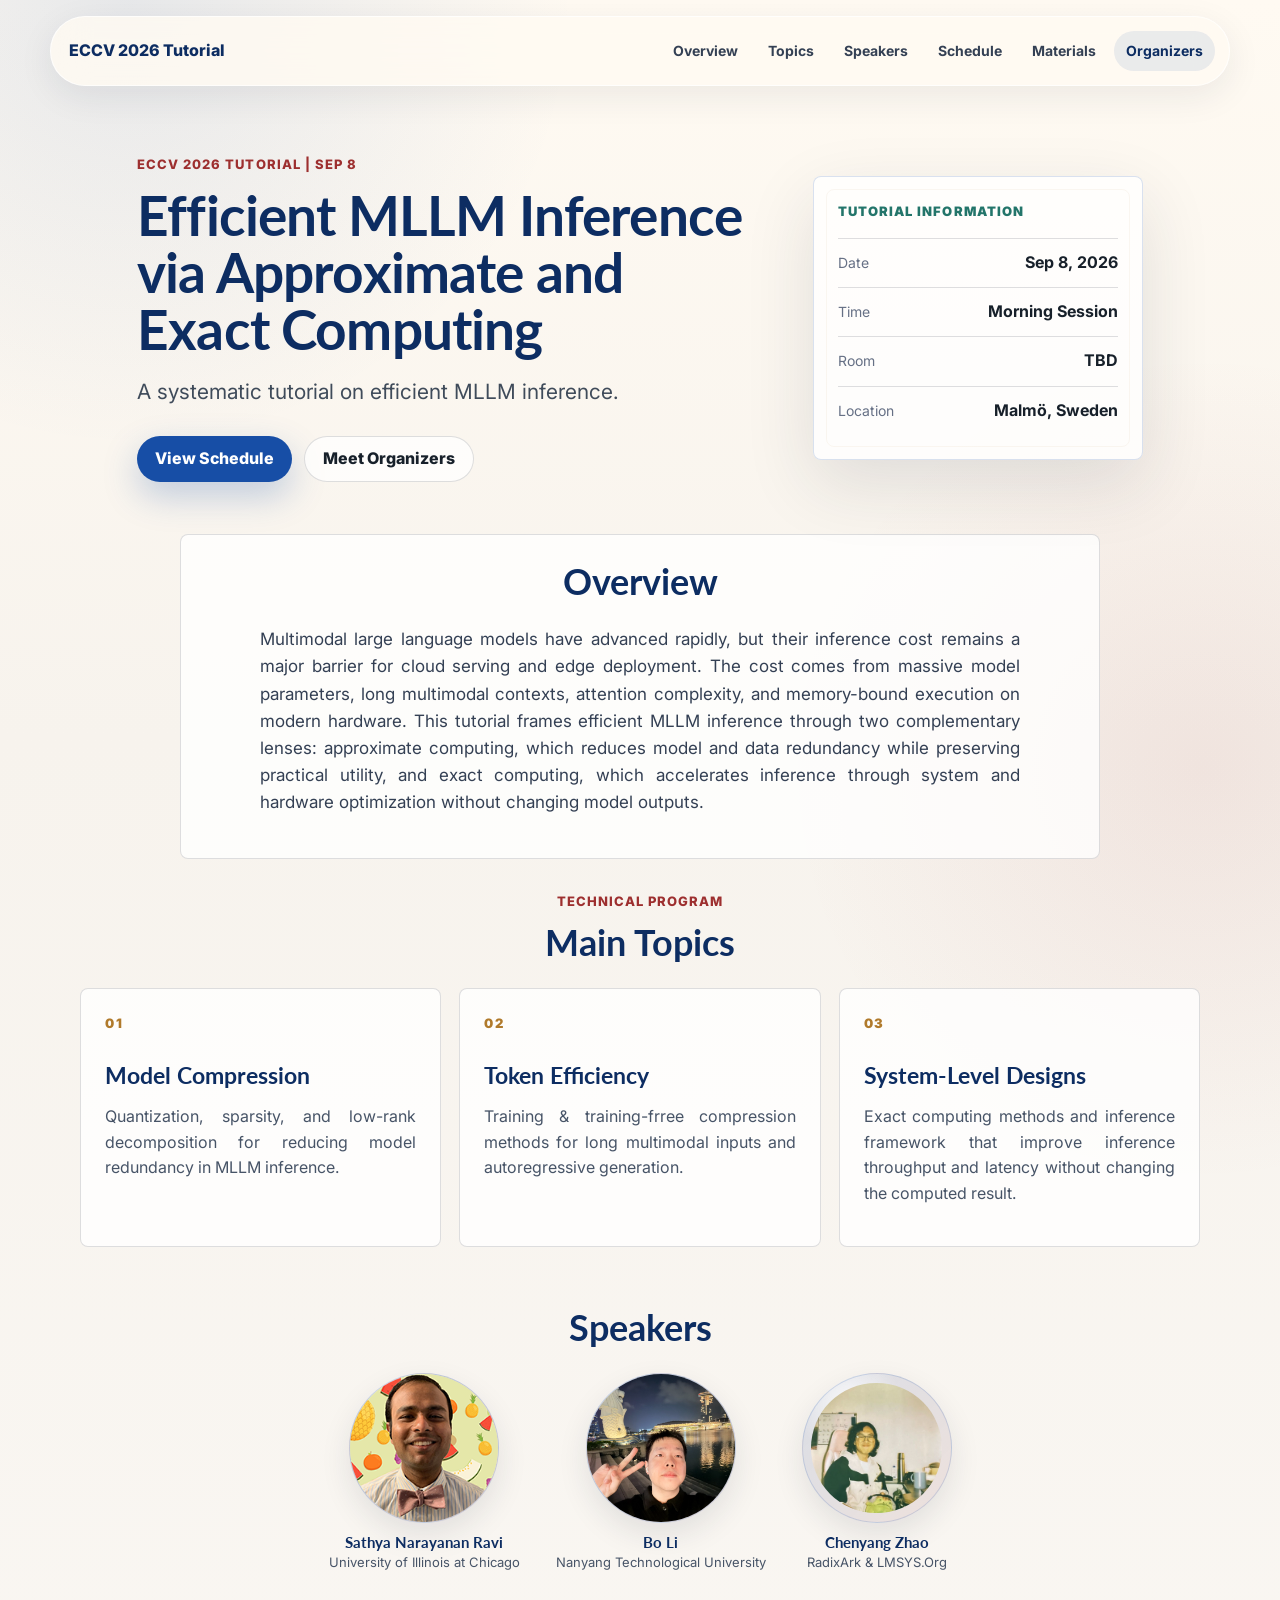
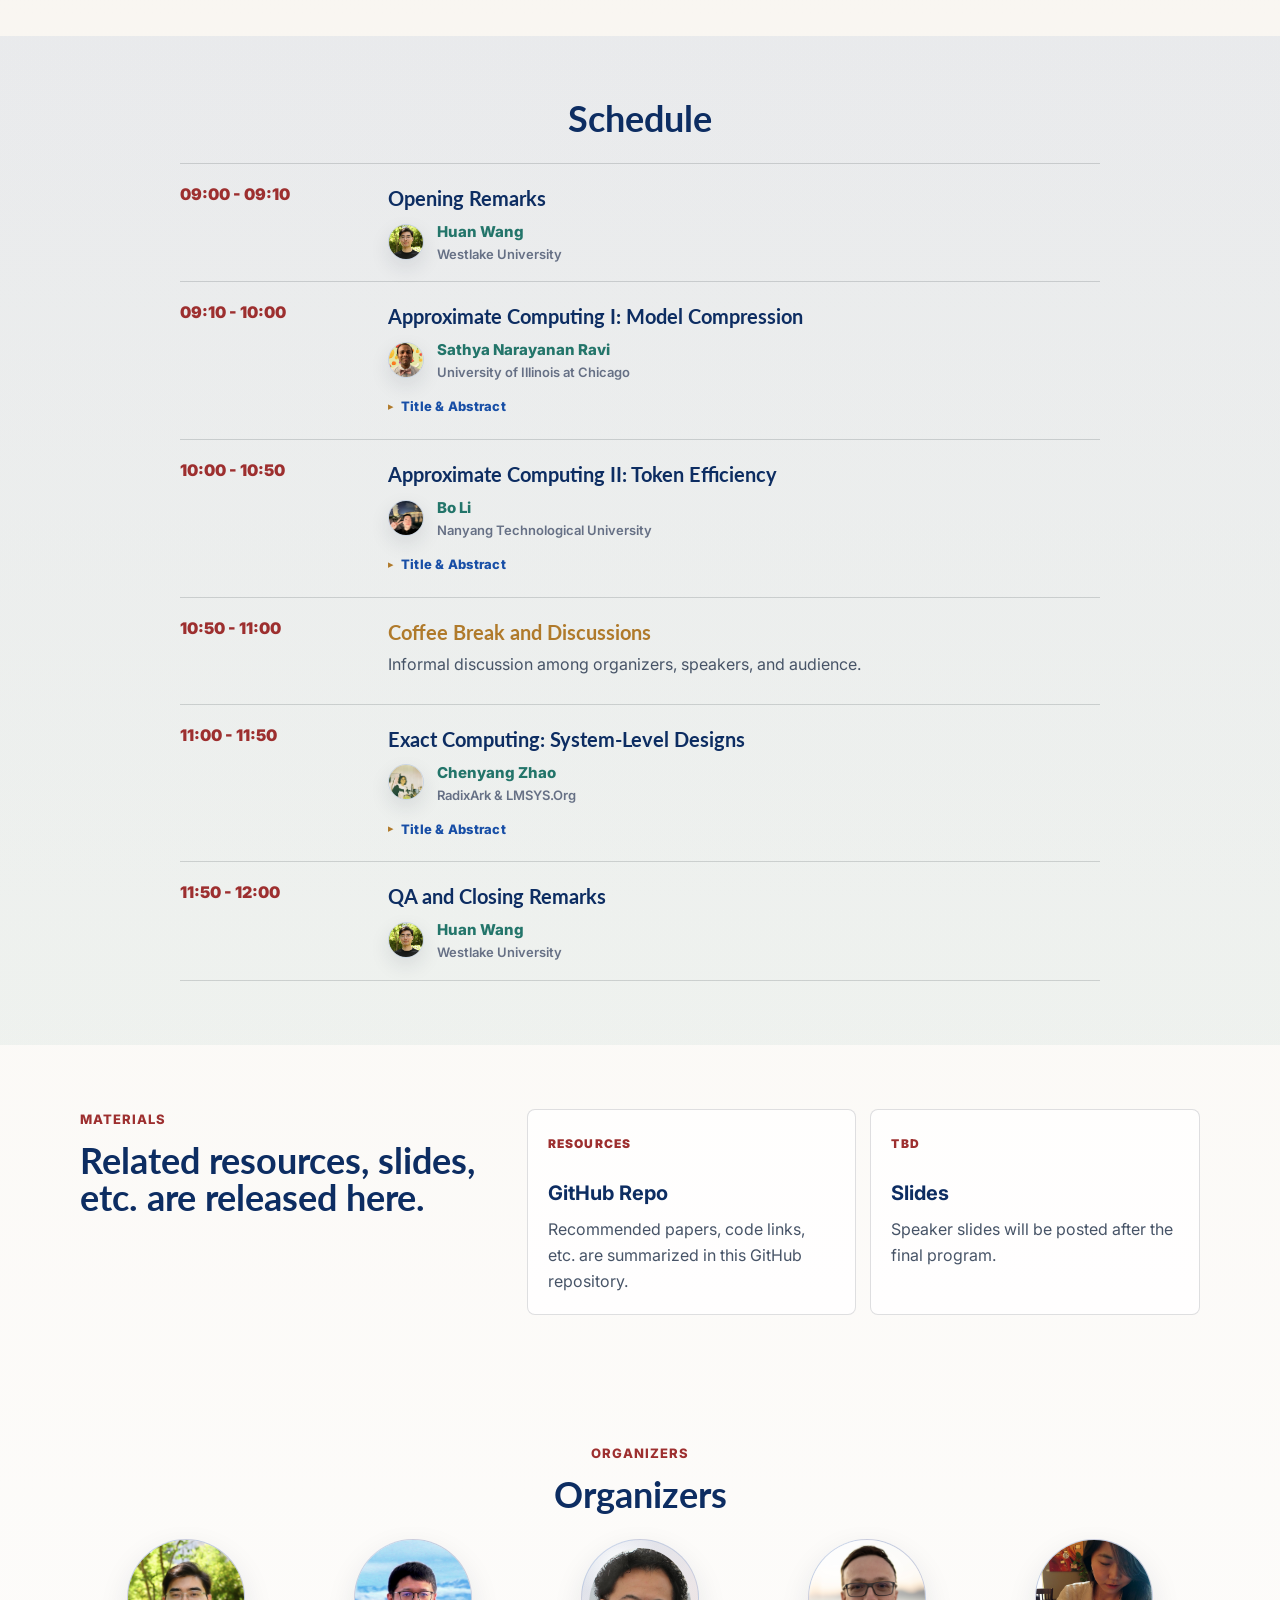
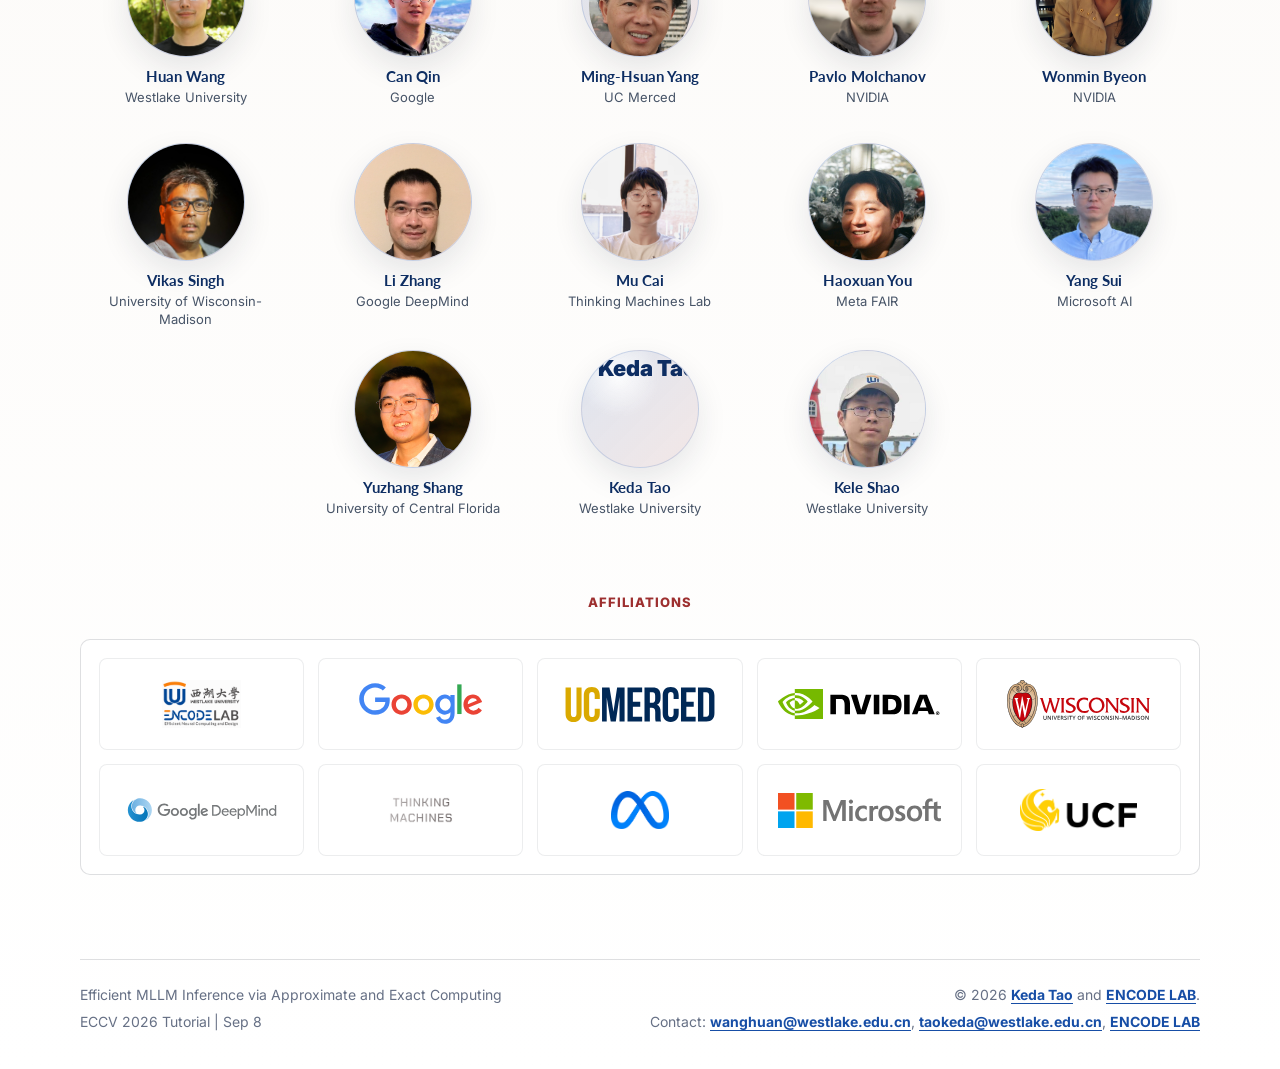
==== index.html @ 3d257833 "Update" ====
<!DOCTYPE html>
<html lang="en">
  <head>
    <meta charset="UTF-8" />
    <meta name="viewport" content="width=device-width, initial-scale=1.0" />
    <meta
      name="description"
      content="ECCV 2026 Tutorial: Efficient MLLM Inference via Approximate and Exact Computing."
    />
    <title>Efficient MLLM Inference | ECCV 2026 Tutorial</title>
    <link rel="preconnect" href="https://fonts.googleapis.com" />
    <link rel="preconnect" href="https://fonts.gstatic.com" crossorigin />
    <link
      href="https://fonts.googleapis.com/css2?family=Inter:wght@400;500;600;700;800&family=Lato:wght@400;700;900&display=swap"
      rel="stylesheet"
    />
    <link rel="stylesheet" href="styles.css" />
    <style>
      h1,
      h2,
      h3,
      h4,
      h5,
      h6 {
        font-family: "Lato", sans-serif !important;
      }

      /* Schedule: per-talk title & abstract toggle */
      .talk-details {
        margin-top: 10px;
      }
      .talk-details > summary {
        display: inline-flex;
        align-items: center;
        gap: 7px;
        padding: 4px 0;
        cursor: pointer;
        list-style: none;
        color: var(--blue);
        font-size: 13px;
        font-weight: 800;
        letter-spacing: 0.02em;
        user-select: none;
        transition: color 150ms ease;
      }
      .talk-details > summary:hover {
        color: var(--red);
      }
      .talk-details > summary::-webkit-details-marker {
        display: none;
      }
      .talk-details > summary::before {
        content: "▸";
        display: inline-block;
        color: var(--gold);
        font-size: 11px;
        transition: transform 160ms ease;
      }
      .talk-details[open] > summary::before {
        transform: rotate(90deg);
      }
      .talk-details .talk-body {
        margin-top: 10px;
        padding: 16px 18px;
        border: 1px solid rgba(23, 78, 166, 0.14);
        border-left: 3px solid var(--blue);
        border-radius: 8px;
        background: rgba(255, 255, 255, 0.62);
      }
      .talk-details .talk-title {
        margin-bottom: 10px;
        color: var(--blue-2);
        font-size: 15px;
        font-weight: 700;
        line-height: 1.45;
      }
      .talk-details .talk-abstract {
        margin-bottom: 0;
        color: #475467;
        font-size: 14px;
        line-height: 1.65;
        text-align: justify;
      }
      .talk-details .talk-tba {
        margin-bottom: 0;
        color: var(--muted);
        font-size: 14px;
        font-style: italic;
      }

      /* Schedule: speaker block (avatar + linked name + affiliation) */
      .timeline-item .sched-speaker {
        display: flex;
        align-items: center;
        gap: 13px;
        margin-top: 6px;
      }
      .timeline-item .sched-avatar {
        flex: 0 0 auto;
        width: 36px;
        height: 36px;
        border-radius: 50%;
        object-fit: cover;
        object-position: center 38%;
        border: 1px solid rgba(23, 78, 166, 0.16);
        box-shadow: 0 8px 20px rgba(30, 41, 59, 0.1);
      }
      .timeline-item .sched-meta {
        display: flex;
        flex-direction: column;
        gap: 2px;
      }
      .timeline-item .sched-name {
        color: var(--green);
        font-size: 15px;
        font-weight: 800;
        transition: color 150ms ease;
      }
      .timeline-item .sched-name:hover {
        color: var(--red);
        text-decoration: underline;
        text-underline-offset: 3px;
      }
      .timeline-item .sched-affil {
        color: var(--muted);
        font-size: 13px;
        font-weight: 600;
        line-height: 1.35;
      }

      /* Speakers section: enlarge avatars only (not the Organizers grid) */
      .speakers-section .avatar {
        width: 150px;
        height: 150px;
      }

      /* Affiliations: keep 5 logos per row, center the last (4-logo) row */
      .logo-grid {
        display: flex;
        flex-wrap: wrap;
        justify-content: center;
      }
      .logo-grid .logo-card {
        flex: 0 0 calc((100% - 56px) / 5); /* 5 per row; 56px = 4 gaps × 14px */
      }

    </style>
  </head>
  <body>
    <header class="site-header">
      <a class="brand" href="#top" aria-label="Efficient MLLM Inference">
        <span>ECCV 2026 Tutorial</span>
      </a>
      <button class="nav-toggle" type="button" aria-label="Toggle navigation" aria-expanded="false">
        <span></span>
        <span></span>
      </button>
      <nav class="site-nav" aria-label="Primary navigation">
        <a href="#overview">Overview</a>
        <a href="#topics">Topics</a>
        <a href="#speakers">Speakers</a>
        <a href="#schedule">Schedule</a>
        <a href="#materials">Materials</a>
        <a href="#organizers">Organizers</a>
      </nav>
    </header>

    <main id="top">
      <section class="hero">
        <div class="hero-grid">
          <div class="hero-copy">
            <p class="eyebrow">ECCV 2026 Tutorial | Sep 8</p>
            <h1 style="font-size: 55px !important;">
              <span>Efficient MLLM Inference</span>
              <span>via Approximate and</span>
              <span>Exact Computing</span>
            </h1>
            <p class="hero-subtitle">
              A systematic tutorial on efficient MLLM inference.
            </p>
            <div class="hero-actions">
              <a class="button primary" href="#schedule">View Schedule</a>
              <a class="button secondary" href="#organizers">Meet Organizers</a>
            </div>
          </div>

          <aside class="hero-panel" aria-label="Tutorial quick facts">
            <div class="panel-topline">Tutorial Information</div>
            <div class="fact-row">
              <span>Date</span>
              <strong>Sep 8, 2026</strong>
            </div>
            <div class="fact-row">
              <span>Time</span>
              <strong>Morning Session</strong>
            </div>
            <div class="fact-row">
              <span>Room</span>
              <strong>TBD</strong>
            </div>
            <div class="fact-row">
              <span>Location</span>
              <strong>Malmö, Sweden</strong>
            </div>
          </aside>
        </div>
      </section>

      <section class="section intro-band" id="overview">
        <div class="section-heading centered compact-heading">
          <h2>Overview</h2>
        </div>
        <div class="overview-copy">
          <p style="text-align: justify">
            Multimodal large language models have advanced rapidly, but their inference cost remains
            a major barrier for cloud serving and edge deployment. The cost comes from massive model
            parameters, long multimodal contexts, attention complexity, and memory-bound execution on
            modern hardware.
            This tutorial frames efficient MLLM inference through two complementary lenses:
            approximate computing, which reduces model and data redundancy while preserving
            practical utility, and exact computing, which accelerates inference through system and
            hardware optimization without changing model outputs.
          </p>
        </div>
      </section>

      <section class="section" id="topics">
        <div class="section-heading centered">
          <p class="section-kicker">Technical Program</p>
          <h2>Main Topics</h2>
        </div>
        <div class="topic-grid">
          <article class="topic-card">
            <div class="topic-index">01</div>
            <h3>Model Compression</h3>
            <p style="text-align: justify">
              Quantization, sparsity, and low-rank decomposition for reducing model redundancy in
              MLLM inference.
            </p>
          </article>
          <article class="topic-card">
            <div class="topic-index">02</div>
            <h3>Token Efficiency</h3>
            <p style="text-align: justify">
              Training & training-frree compression methods for long multimodal inputs and
              autoregressive generation.
            </p>
          </article>
          <article class="topic-card">
            <div class="topic-index">03</div>
            <h3>System-Level Designs</h3>
            <p style="text-align: justify">
              Exact computing methods and inference framework that improve inference throughput and latency without changing
              the computed result.
            </p>
          </article>
        </div>
      </section>

      <section class="section speakers-section" id="speakers">
        <div class="section-heading centered compact-heading">
          <h2>Speakers</h2>
        </div>
        <div class="organizer-grid"
        style="display: flex; justify-content: center; align-items: stretch; flex-wrap: wrap; gap: 24px;">
          <a class="organizer-card" href="https://sathya-uic.github.io/" aria-label="Sathya Narayanan Ravi homepage">
            <div class="avatar"><img src="assets/bio/sathya.jpg" alt="Sathya Narayanan Ravi" /></div>
            <h3>Sathya Narayanan Ravi</h3>
            <p>University of Illinois at Chicago</p>
          </a>
          <!-- <a class="organizer-card" href="https://huanwang.tech/" aria-label="Huan Wang homepage">
            <div class="avatar"><img src="assets/bio/huanwang.jpg" alt="Huan Wang" /></div>
            <h3>Huan Wang</h3>
            <p>Westlake University</p>
          </a> -->
          <a class="organizer-card" href="https://www.brianboli.com/inside/" aria-label="Bo Li homepage">
            <div class="avatar"><img src="assets/bio/boli.webp" alt="Bo Li" /></div>
            <h3>Bo Li</h3>
            <p>Nanyang Technological University</p>
          </a>
          <a class="organizer-card" href="https://zhaochenyang20.github.io/Chayenne/" aria-label="Chenyang Zhao">
            <div class="avatar"><img src="assets/bio/chenyang.jpg" alt="Chenyang Zhao" /></div>
            <h3>Chenyang Zhao</h3>
            <p>RadixArk & LMSYS.Org</p>
          </a>
        </div>
      </section>

      <section class="section schedule-section" id="schedule">
        <div class="section-heading centered">
          <h2>Schedule</h2>
        </div>
        <div class="timeline">
          <div class="timeline-item">
            <time>09:00 - 09:10</time>
            <div>
              <h3>Opening Remarks</h3>
              <!-- <p>Welcome, tutorial framing, and logistics.</p> -->
              <div class="sched-speaker">
                <img class="sched-avatar" src="assets/bio/huanwang.jpg" alt="Huan Wang" />
                <div class="sched-meta">
                  <a class="sched-name" href="https://huanwang.tech/" target="_blank" rel="noopener">Huan Wang</a>
                  <span class="sched-affil">Westlake University</span>
                </div>
              </div>
            </div>
          </div>
          <div class="timeline-item">
            <time>09:10 - 10:00</time>
            <div>
              <h3>Approximate Computing I: Model Compression</h3>
              <div class="sched-speaker">
                <img class="sched-avatar" src="assets/bio/sathya.jpg" alt="Sathya Narayanan Ravi" />
                <div class="sched-meta">
                  <a class="sched-name" href="https://sathya-uic.github.io/" target="_blank" rel="noopener">Sathya Narayanan Ravi</a>
                  <span class="sched-affil">University of Illinois at Chicago</span>
                </div>
              </div>
              <details class="talk-details">
                <summary>Title &amp; Abstract</summary>
                <div class="talk-body">
                  <p class="talk-title">Numerical Optimization for Efficient MLLM Inference: Bridging Approximate and Exact Computing</p>
                  <p class="talk-abstract">Multimodal Large Language Models (MLLMs) deliver unprecedented capabilities but face severe deployment bottlenecks due to their massive memory footprints and computational demands. While standard efficiency techniques often rely on ad-hoc heuristics—such as naive magnitude pruning or nearest-integer rounding—these methods lack theoretical guarantees and frequently cause unpredictable degradation in complex reasoning tasks. This tutorial discusses the paradigm by reframing model compression, specifically sparsification and quantization, as rigorous, constrained numerical optimization problems. By mapping discrete, NP-hard combinatorial challenges into continuous spaces, we can systematically trade computational exactness for hardware efficiency. The session will cover convex relaxations for structured sparsity (e.g., group $\ell_1$-norm penalties), continuous optimization formulations for local Post-Training Quantization (PTQ) reconstruction, and the mechanics of handling non-smooth step functions in Quantization-Aware Training (QAT) via surrogate gradients and ADMM. Furthermore, the tutorial will explore how embedding exact optimization problems directly into the network architecture via implicit layers allows highly compressed, low-precision models to maintain rigorous mathematical bounds. Attendees will leave equipped with a principled mathematical toolkit to optimize MLLM inference without sacrificing representational capacity or reliability.</p>
                </div>
              </details>
            </div>
          </div>
          <div class="timeline-item">
            <time>10:00 - 10:50</time>
            <div>
              <h3>Approximate Computing II: Token Efficiency</h3>
              <!-- <p>Token pruning/merging, KV-cache compression, eviction, and speculative decoding.</p> -->
              <div class="sched-speaker">
                <img class="sched-avatar" src="assets/bio/boli.webp" alt="Bo Li" />
                <div class="sched-meta">
                  <a class="sched-name" href="https://www.brianboli.com/inside/" target="_blank" rel="noopener">Bo Li</a>
                  <span class="sched-affil">Nanyang Technological University</span>
                </div>
              </div>
              <details class="talk-details">
                <summary>Title &amp; Abstract</summary>
                <div class="talk-body">
                  <p class="talk-title">Building LLaVA-OneVision-2: From Codec-Aligned Visual Encoding to Long-Video Curriculum Learning</p>
                  <p class="talk-abstract">TBD</p>
                </div>
              </details>
            </div>
          </div>
          <div class="timeline-item break">
            <time>10:50 - 11:00</time>
            <div>
              <h3>Coffee Break and Discussions</h3>
              <p>Informal discussion among organizers, speakers, and audience.</p>
            </div>
          </div>
          <div class="timeline-item">
            <time>11:00 - 11:50</time>
            <div>
              <h3>Exact Computing: System-Level Designs</h3>
              <!-- <p>Serving memory optimization, kernel generation, and heterogeneous computing.</p> -->
              <div class="sched-speaker">
                <img class="sched-avatar" src="assets/bio/chenyang.jpg" alt="Chenyang Zhao" />
                <div class="sched-meta">
                  <a class="sched-name" href="https://zhaochenyang20.github.io/Chayenne/" target="_blank" rel="noopener">Chenyang Zhao</a>
                  <span class="sched-affil">RadixArk &amp; LMSYS.Org</span>
                </div>
              </div>
              <details class="talk-details">
                <summary>Title &amp; Abstract</summary>
                <div class="talk-body">
                  <p class="talk-title">
                    Serving Omni-Modal Models at Scale: Systems Design and Lessons from SGLang Omni
                  </p>
                  <p class="talk-abstract">
                    A request to a modern omni-modal model no longer runs through a single
                    autoregressive loop: it traverses heterogeneous stages — modality encoders,
                    thinkers, talkers, autoregressive or diffusion generators, codec decoders, and
                    streaming vocoders. Existing systems fix how these stages execute: monolithic
                    engines force stages with different bottlenecks under one scheduler, while
                    stage-graph systems hard-wire full disaggregation, paying orchestration costs on
                    exactly the edges that need per-step feedback. This talk presents SGLang Omni, an
                    open-source serving framework that decouples execution structure from stage
                    topology and derives it instead from three measurable characteristics: a stage's
                    bottleneck resource selects its execution engine, the synchronization granularity
                    of each inter-stage dependency decides whether the boundary is fused or split, and
                    per-replica device saturation sets replica counts and same-device colocation. A
                    model declares its topology once and is served behind OpenAI-compatible chat and
                    speech APIs; every structural decision remains a deployment-time configuration
                    rather than an architectural change. Across representative TTS models, SGLang Omni
                    improves request throughput by 2.2×–3.05× over dedicated tuned baseline at high
                    concurrency with comparable or better intelligibility, sustaining real-time
                    generation where baselines fall behind.
                  </p>
                </div>
              </details>
            </div>
          </div>
          <div class="timeline-item">
            <time>11:50 - 12:00</time>
            <div>
              <h3>QA and Closing Remarks</h3>
              <div class="sched-speaker">
                <img class="sched-avatar" src="assets/bio/huanwang.jpg" alt="Huan Wang" />
                <div class="sched-meta">
                  <a class="sched-name" href="https://huanwang.tech/" target="_blank" rel="noopener">Huan Wang</a>
                  <span class="sched-affil">Westlake University</span>
                </div>
              </div>
            </div>
          </div>
        </div>
      </section>

      
      <section class="section materials-section" id="materials">
        <div class="section-heading">
          <p class="section-kicker">Materials</p>
          <h2>Related resources, slides, etc. are released here.</h2>
        </div>
        <div class="materials-grid">
          <a class="material-card" href="https://github.com/EInfer-MLLM/Tutorial-ECCV-26/tree/main/materials" target="_blank" rel="noopener">
            <span>Resources</span>
            <strong>GitHub Repo</strong>
            <p>Recommended papers, code links, etc. are summarized in this GitHub repository.</p>
          </a>
          <div class="material-card">
            <span>TBD</span>
            <strong>Slides</strong>
            <p>Speaker slides will be posted after the final program.</p>
          </div>
          <!-- <div class="material-card">
            <span>TBD</span>
            <strong>Reading List</strong>
            <p>Curated survey and recent work on efficient MLLM inference.</p>
          </div> -->
        </div>
      </section>


      <section class="section organizers-section" id="organizers">
        <div class="section-heading centered compact-heading">
          <p class="section-kicker">Organizers</p>
          <h2>Organizers</h2>
        </div>
        <div class="organizer-grid">
          <a class="organizer-card" href="https://huanwang.tech/" aria-label="Huan Wang homepage">
            <div class="avatar"><img src="assets/bio/huanwang.jpg" alt="Huan Wang" /></div>
            <h3>Huan Wang</h3>
            <p>Westlake University</p>
          </a>
          <a class="organizer-card" href="https://canqin.tech/" aria-label="Can Qin homepage">
            <div class="avatar"><img src="assets/bio/canqin.jpg" alt="Can Qin" /></div>
            <h3>Can Qin</h3>
            <p>Google</p>
          </a>
          <a class="organizer-card" href="https://faculty.ucmerced.edu/mhyang/" aria-label="Ming-Hsuan Yang homepage">
            <div class="avatar"><img src="assets/bio/mhyang2.jpg" alt="Ming-Hsuan Yang" /></div>
            <h3>Ming-Hsuan Yang</h3>
            <p>UC Merced</p>
          </a>
          <a class="organizer-card" href="https://pmolchanov.com/" aria-label="Pavlo Molchanov homepage">
            <div class="avatar"><img src="assets/bio/pavlo.png" alt="Pavlo Molchanov" /></div>
            <h3>Pavlo Molchanov</h3>
            <p>NVIDIA</p>
          </a>
          <a class="organizer-card" href="https://wonmin-byeon.github.io/" aria-label="Wonmin Byeon homepage">
            <div class="avatar"><img src="assets/bio/wonmin.jpg" alt="Wonmin Byeon" /></div>
            <h3>Wonmin Byeon</h3>
            <p>NVIDIA</p>
          </a>
          <a class="organizer-card" href="https://www.biostat.wisc.edu/~vsingh/" aria-label="Vikas Singh homepage">
            <div class="avatar"><img src="assets/bio/vikas.jpg" alt="Vikas Singh" /></div>
            <h3>Vikas Singh</h3>
            <p>University of Wisconsin-Madison</p>
          </a>
          <a class="organizer-card" href="https://research.google/people/105588/?&type=google" aria-label="Li Zhang homepage">
            <div class="avatar"><img src="assets/bio/lizhang.png" alt="Li Zhang" /></div>
            <h3>Li Zhang</h3>
            <p>Google DeepMind</p>
          </a>
          <a class="organizer-card" href="https://pages.cs.wisc.edu/~mucai/" aria-label="Mu Cai homepage">
            <div class="avatar"><img src="assets/bio/mucai.jpg" alt="Mu Cai" /></div>
            <h3>Mu Cai</h3>
            <p>Thinking Machines Lab</p>
          </a>
          <a class="organizer-card" href="https://hxyou.github.io/" aria-label="Haoxuan You homepage">
            <div class="avatar"><img src="assets/bio/haoxuan.jpg" alt="Haoxuan You" /></div>
            <h3>Haoxuan You</h3>
            <p>Meta FAIR</p>
          </a>
          <a class="organizer-card" href="https://eclipsess.github.io/yangsui.github.io/" aria-label="Yang Sui homepage">
            <div class="avatar"><img src="assets/bio/yangsui.jpg" alt="Yang Sui" /></div>
            <h3>Yang Sui</h3>
            <p>Microsoft AI</p>
          </a>
          <a class="organizer-card" href="https://42shawn.github.io/" aria-label="Yuzhang Shang homepage">
            <div class="avatar"><img src="assets/bio/yuzhang.jpg" alt="Yuzhang Shang" /></div>
            <h3>Yuzhang Shang</h3>
            <p>University of Central Florida</p>
          </a>
          <a class="organizer-card" href="https://kd-tao.github.io/" aria-label="Keda Tao homepage">
            <div class="avatar"><img src="assets/bio/keda.png" alt="Keda Tao" /></div>
            <h3>Keda Tao</h3>
            <p>Westlake University</p>
          </a>
          <a class="organizer-card" href="https://cokeshao.github.io/" aria-label="Kele Shao homepage">
            <div class="avatar"><img src="assets/bio/kele.jpg" alt="Kele Shao" /></div>
            <h3>Kele Shao</h3>
            <p>Westlake University</p>
          </a>
        </div>
      </section>

      <section class="section affiliations-section" aria-label="Affiliated institutions">
        <div class="section-heading centered compact-heading">
          <p class="section-kicker">Affiliations</p>
        </div>
        <div class="logo-grid">
          <a class="logo-card wide" href="https://westlake-encode-lab.github.io/" aria-label="Westlake University">
            <img src="assets/logos/logo_all.png" alt="Westlake University" width="660" />
          </a>
          
          <a class="logo-card" href="https://about.google/" aria-label="Google">
            <img src="assets/logos/google.svg" alt="Google" />
          </a>
          <a class="logo-card wide" href="https://www.ucmerced.edu/" aria-label="UC Merced">
            <img src="assets/logos/uc-merced.svg" alt="UC Merced" />
          </a>
          <a class="logo-card" href="https://www.nvidia.com/" aria-label="NVIDIA">
            <img src="assets/logos/nvidia.svg" alt="NVIDIA" />
          </a>
          <a class="logo-card wide" href="https://www.wisc.edu/" aria-label="University of Wisconsin-Madison">
            <img src="assets/logos/uw-madison.svg" alt="University of Wisconsin-Madison" />
          </a>
          <a class="logo-card wide" href="https://www.wisc.edu/" aria-label="Google DeepMind">
            <img src="assets/logos/google-deepmind.svg" alt="Google DeepMind" />
          </a>
          <a class="logo-card lab-logo" href="https://thinkingmachines.ai/" aria-label="Thinking Machines">
            <img src="assets/logos/thinking.png" alt="Thinking Machines" width="660" />
          </a>
          <a class="logo-card icon-logo" href="https://www.meta.com/" aria-label="Meta">
            <img src="assets/logos/meta.png" alt="Meta" />
          </a>
          <a class="logo-card" href="https://www.microsoft.com/en-us/ai" aria-label="Microsoft AI">
            <img src="assets/logos/microsoft.svg" alt="Microsoft" />
          </a>
          <a class="logo-card" href="https://www.ucf.edu/" aria-label="University of Central Florida">
            <img src="assets/logos/ucf.png" alt="University of Central Florida" />
          </a>
        </div>
      </section>
    </main>

    <footer class="site-footer">
      <div>
        <p>Efficient MLLM Inference via Approximate and Exact Computing</p>
        <p>ECCV 2026 Tutorial | Sep 8</p>
      </div>
      <div>
        <p>
          &copy; 2026 <a href="https://kd-tao.github.io/">Keda Tao</a> and
          <a href="https://westlake-encode-lab.github.io/">ENCODE LAB</a>.
        </p>
        <p>
          Contact:
          <a href="mailto:wanghuan@westlake.edu.cn">wanghuan@westlake.edu.cn</a>,
          <a href="mailto:taokeda@westlake.edu.cn">taokeda@westlake.edu.cn</a>,
          <a href="https://westlake-encode-lab.github.io/">ENCODE LAB</a>
        </p>
      </div>
    </footer>

    <script src="script.js"></script>
  </body>
</html>
---- styles.css ----
:root {
  --paper: #f7f3ed;
  --paper-2: #fffaf2;
  --ink: #17202a;
  --muted: #667085;
  --line: rgba(23, 32, 42, 0.14);
  --blue: #174ea6;
  --blue-2: #0d2d62;
  --red: #9d2f2f;
  --green: #23756a;
  --gold: #b07a2b;
  --white: #ffffff;
  --shadow: 0 24px 70px rgba(30, 41, 59, 0.12);
}

* {
  box-sizing: border-box;
}

html {
  scroll-behavior: smooth;
}

body {
  margin: 0;
  color: var(--ink);
  background:
    radial-gradient(circle at 10% 0%, rgba(23, 78, 166, 0.1), transparent 28rem),
    radial-gradient(circle at 94% 18%, rgba(157, 47, 47, 0.08), transparent 26rem),
    linear-gradient(180deg, var(--paper-2), var(--paper) 46rem, #fff);
  font-family: Inter, system-ui, -apple-system, BlinkMacSystemFont, "Segoe UI", sans-serif;
  line-height: 1.6;
}

a {
  color: inherit;
  text-decoration: none;
}

.site-header {
  position: sticky;
  top: 0;
  z-index: 20;
  display: flex;
  align-items: center;
  justify-content: space-between;
  width: min(1180px, calc(100% - 32px));
  min-height: 70px;
  margin: 16px auto 0;
  padding: 12px 14px 12px 18px;
  border: 1px solid rgba(255, 255, 255, 0.7);
  border-radius: 999px;
  background: rgba(255, 250, 242, 0.82);
  box-shadow: 0 10px 35px rgba(30, 41, 59, 0.08);
  backdrop-filter: blur(18px);
}

.brand {
  display: inline-flex;
  align-items: center;
  font-weight: 800;
  color: var(--blue-2);
}

.brand-mark {
  display: grid;
  width: 34px;
  height: 34px;
  place-items: center;
  border-radius: 50%;
  color: white;
  background: linear-gradient(135deg, var(--blue), var(--red));
}

.site-nav {
  display: flex;
  align-items: center;
  gap: 6px;
}

.site-nav a {
  padding: 9px 12px;
  border-radius: 999px;
  color: #344054;
  font-size: 14px;
  font-weight: 700;
}

.site-nav a:hover,
.site-nav a.active {
  color: var(--blue-2);
  background: rgba(23, 78, 166, 0.09);
}

.nav-toggle {
  display: none;
  width: 40px;
  height: 40px;
  border: 1px solid var(--line);
  border-radius: 50%;
  background: white;
}

.nav-toggle span {
  display: block;
  width: 16px;
  height: 2px;
  margin: 4px auto;
  background: var(--ink);
}

.hero {
  padding: 68px 24px 52px;
}

.hero-grid {
  display: grid;
  grid-template-columns: minmax(0, 650px) 330px;
  gap: 26px;
  width: min(1020px, 100%);
  margin: 0 auto;
  align-items: center;
  justify-content: center;
}

.eyebrow,
.section-kicker {
  margin: 0 0 12px;
  color: var(--red);
  font-size: 13px;
  font-weight: 800;
  letter-spacing: 0.08em;
  text-transform: uppercase;
}

h1,
h2,
h3,
p {
  margin-top: 0;
}

h1,
h2 {
  font-family: "Source Serif 4", Georgia, serif;
  line-height: 1.04;
  text-wrap: balance;
}

h1 {
  max-width: 760px;
  margin-bottom: 18px;
  color: var(--blue-2);
  font-size: clamp(36px, 5vw, 60px);
  letter-spacing: -0.015em;
}

h1 span {
  display: block;
}

.hero-subtitle {
  max-width: 560px;
  color: #3f4b5a;
  font-size: clamp(17px, 1.8vw, 21px);
  line-height: 1.5;
}

.hero-actions {
  display: flex;
  flex-wrap: wrap;
  gap: 12px;
  margin-top: 28px;
}

.button {
  display: inline-flex;
  align-items: center;
  justify-content: center;
  min-height: 46px;
  padding: 0 18px;
  border-radius: 999px;
  font-weight: 800;
}

.button.primary {
  color: white;
  background: var(--blue);
  box-shadow: 0 14px 35px rgba(23, 78, 166, 0.25);
}

.button.secondary {
  border: 1px solid var(--line);
  background: rgba(255, 255, 255, 0.72);
}

.hero-panel {
  position: relative;
  padding: 24px;
  border: 1px solid rgba(23, 78, 166, 0.16);
  border-radius: 8px;
  background: rgba(255, 255, 255, 0.78);
  box-shadow: var(--shadow);
}

.hero-panel::before {
  position: absolute;
  inset: 12px;
  z-index: -1;
  border: 1px solid rgba(176, 122, 43, 0.28);
  border-radius: 8px;
  content: "";
}

.panel-topline {
  margin-bottom: 16px;
  color: var(--green);
  font-size: 13px;
  font-weight: 900;
  letter-spacing: 0.08em;
  text-transform: uppercase;
}

.fact-row {
  display: flex;
  justify-content: space-between;
  gap: 18px;
  padding: 13px 0;
  border-top: 1px solid var(--line);
}

.fact-row span {
  color: var(--muted);
  font-size: 14px;
}

.fact-row strong {
  max-width: 180px;
  text-align: right;
  line-height: 1.35;
}

.theme-strip {
  display: flex;
  flex-wrap: wrap;
  gap: 8px;
  margin-top: 18px;
}

.theme-strip span {
  padding: 6px 10px;
  border-radius: 999px;
  color: var(--blue-2);
  background: rgba(23, 78, 166, 0.08);
  font-size: 12px;
  font-weight: 800;
}

.section {
  width: min(1120px, calc(100% - 32px));
  margin: 0 auto;
  padding: 64px 0;
}

.section-heading {
  max-width: 720px;
  margin-bottom: 26px;
}

.section-heading.centered {
  margin-right: auto;
  margin-left: auto;
  text-align: center;
}

.compact-heading {
  max-width: 520px;
}

.section h2 {
  margin-bottom: 0;
  color: var(--blue-2);
  font-size: clamp(24px, 2.8vw, 36px);
}

.intro-band {
  display: block;
  max-width: 920px;
  padding: 28px 32px;
  border: 1px solid var(--line);
  border-radius: 8px;
  background: rgba(255, 255, 255, 0.78);
}

.overview-copy {
  max-width: 760px;
  margin: 0 auto;
  color: #344054;
  font-size: 17px;
  text-align: left;
}

.overview-copy p {
  margin-bottom: 14px;
}

#topics {
  padding-top: 32px;
  padding-bottom: 34px;
}

.topic-grid {
  display: grid;
  grid-template-columns: repeat(3, 1fr);
  gap: 18px;
}

.topic-card,
.organizer-card,
.material-card {
  border: 1px solid var(--line);
  border-radius: 8px;
  background: rgba(255, 255, 255, 0.78);
}

.topic-card {
  padding: 24px;
}

.topic-index {
  margin-bottom: 24px;
  color: var(--gold);
  font-size: 13px;
  font-weight: 900;
  letter-spacing: 0.12em;
}

.topic-card h3 {
  margin-bottom: 10px;
  color: var(--blue-2);
  font-size: 23px;
}

.topic-card p {
  color: #475467;
}

.topic-card ul {
  padding-left: 18px;
  margin-bottom: 0;
  color: #344054;
}

.schedule-section {
  width: 100%;
  max-width: none;
  padding-right: max(16px, calc((100% - 1120px) / 2));
  padding-left: max(16px, calc((100% - 1120px) / 2));
  background: linear-gradient(180deg, rgba(23, 78, 166, 0.07), rgba(35, 117, 106, 0.06));
}

.timeline {
  width: min(920px, 100%);
  margin: 0 auto;
  border-top: 1px solid rgba(23, 32, 42, 0.16);
}

.timeline-item {
  display: grid;
  grid-template-columns: 180px 1fr;
  gap: 28px;
  padding: 18px 0;
  border-bottom: 1px solid rgba(23, 32, 42, 0.16);
}

.timeline-item time {
  color: var(--red);
  font-weight: 900;
}

.timeline-item h3 {
  margin-bottom: 4px;
  color: var(--blue-2);
  font-size: 20px;
}

.timeline-item p {
  margin-bottom: 8px;
  color: #475467;
}

.timeline-item span {
  color: var(--green);
  font-size: 14px;
  font-weight: 800;
}

.timeline-item.break h3 {
  color: var(--gold);
}

.organizer-grid {
  display: grid;
  grid-template-columns: repeat(5, minmax(138px, 1fr));
  gap: 22px 16px;
  align-items: start;
  text-align: center;
}

.organizers-section {
  padding-bottom: 32px;
}

.organizer-card {
  display: block;
  min-height: 182px;
  padding: 0 6px;
  border: 0;
  background: transparent;
  transition: transform 180ms ease, color 180ms ease;
}

.organizer-card:hover {
  transform: translateY(-3px);
  color: var(--red);
}

.organizer-card:nth-last-child(3):nth-child(5n + 1) {
  grid-column: 2;
}

.avatar {
  display: grid;
  width: 118px;
  height: 118px;
  margin: 0 auto 10px;
  place-items: center;
  border: 1px solid rgba(23, 78, 166, 0.16);
  border-radius: 50%;
  color: var(--blue-2);
  background:
    radial-gradient(circle at 32% 22%, rgba(255, 255, 255, 0.9), transparent 34%),
    linear-gradient(135deg, rgba(23, 78, 166, 0.14), rgba(157, 47, 47, 0.1));
  box-shadow: 0 12px 30px rgba(30, 41, 59, 0.1);
  font-size: 22px;
  font-weight: 900;
  overflow: hidden;
}

.avatar img {
  width: 100%;
  height: 100%;
  object-fit: cover;
  object-position: center 38%;
}

.organizer-card:nth-child(3) .avatar img {
  width: 88%;
  height: 88%;
  border-radius: 50%;
  object-position: 50% 44%;
}

.organizer-card:nth-child(5) .avatar img {
  object-position: 68% 24%;
}

.organizer-card:nth-child(6) .avatar img,
.organizer-card:nth-child(8) .avatar img,
.organizer-card:nth-child(10) .avatar img,
.organizer-card:nth-child(11) .avatar img,
.organizer-card:nth-child(13) .avatar img {
  object-position: center 32%;
}

.organizer-card:nth-child(7) .avatar img {
  object-position: center 22%;
}

.organizer-card:nth-child(9) .avatar img {
  object-position: 42% 24%;
}

.organizer-card:nth-child(12) .avatar img {
  object-position: 58% 30%;
}

.organizer-card h3 {
  margin-bottom: 2px;
  color: var(--blue-2);
  font-size: 15px;
  line-height: 1.25;
}

.organizer-card p {
  min-height: 0;
  margin-bottom: 0;
  color: #475467;
  font-size: 13px;
  line-height: 1.4;
}

.speakers-section {
  padding-top: 28px;
}

.speaker-placeholder {
  display: flex;
  align-items: center;
  justify-content: space-between;
  gap: 20px;
  width: min(760px, 100%);
  margin: 0 auto;
  padding: 26px 30px;
  border: 1px solid rgba(23, 78, 166, 0.16);
  border-radius: 8px;
  background: rgba(255, 255, 255, 0.78);
  box-shadow: 0 16px 50px rgba(30, 41, 59, 0.08);
}

.speaker-placeholder p {
  margin-bottom: 0;
  color: #475467;
  font-size: 18px;
}

.speaker-placeholder span {
  flex: 0 0 auto;
  padding: 8px 14px;
  border-radius: 999px;
  color: white;
  background: var(--blue-2);
  font-size: 13px;
  font-weight: 900;
  letter-spacing: 0.08em;
}

.materials-section {
  display: grid;
  grid-template-columns: 0.76fr 1.24fr;
  gap: 34px;
}

.materials-grid {
  display: grid;
  grid-template-columns: repeat(2, 1fr);
  gap: 14px;
}

.material-card {
  display: block;
  min-height: 158px;
  padding: 20px;
}

.material-card span {
  color: var(--red);
  font-size: 12px;
  font-weight: 900;
  letter-spacing: 0.1em;
  text-transform: uppercase;
}

.material-card strong {
  display: block;
  margin: 22px 0 8px;
  color: var(--blue-2);
  font-size: 20px;
}

.material-card p {
  margin-bottom: 0;
  color: #475467;
}

.material-card.active {
  color: white;
  background: linear-gradient(135deg, var(--blue-2), var(--blue));
}

.material-card.active span,
.material-card.active strong,
.material-card.active p {
  color: white;
}

.affiliations-section {
  padding-top: 28px;
}

.logo-grid {
  display: grid;
  grid-template-columns: repeat(5, 1fr);
  gap: 14px;
  padding: 18px;
  border: 1px solid var(--line);
  border-radius: 10px;
  background: rgba(255, 255, 255, 0.78);
}

.logo-card {
  display: flex;
  align-items: center;
  justify-content: center;
  height: 92px;
  padding: 18px 20px;
  border: 1px solid rgba(23, 32, 42, 0.08);
  border-radius: 8px;
  background: rgba(255, 255, 255, 0.86);
  transition: transform 180ms ease, box-shadow 180ms ease;
}

.logo-card:hover {
  transform: translateY(-2px);
  box-shadow: 0 12px 30px rgba(30, 41, 59, 0.08);
}

.logo-card img {
  display: block;
  width: auto;
  max-width: 100%;
  height: auto;
  max-height: 42px;
  object-fit: contain;
}

.logo-card.wide img {
  max-width: 92%;
  max-height: 48px;
}

.logo-card.icon-logo img {
  max-width: 58px;
  max-height: 58px;
}

.logo-card.lab-logo {
  padding: 12px 10px;
}

.logo-card.lab-logo img {
  width: 130px;
  max-width: 100%;
  max-height: none;
}

.site-footer {
  display: flex;
  justify-content: space-between;
  gap: 18px;
  width: min(1120px, calc(100% - 32px));
  margin: 20px auto 36px;
  padding-top: 24px;
  border-top: 1px solid var(--line);
  color: var(--muted);
  font-size: 14px;
}

.site-footer > div:last-child {
  text-align: right;
}

.site-footer p {
  margin-bottom: 4px;
}

.site-footer p:last-child {
  margin-bottom: 0;
}

.site-footer a {
  color: var(--blue);
  font-weight: 700;
  text-decoration: underline;
  text-underline-offset: 3px;
}

@media (max-width: 920px) {
  .site-header {
    border-radius: 22px;
  }

  .nav-toggle {
    display: block;
  }

  .site-nav {
    position: absolute;
    top: calc(100% + 8px);
    right: 0;
    left: 0;
    display: none;
    flex-direction: column;
    align-items: stretch;
    padding: 10px;
    border: 1px solid var(--line);
    border-radius: 18px;
    background: rgba(255, 255, 255, 0.96);
    box-shadow: var(--shadow);
  }

  .site-header.open .site-nav {
    display: flex;
  }

  .hero-grid,
  .materials-section {
    grid-template-columns: 1fr;
  }

  .organizer-grid {
    grid-template-columns: repeat(4, minmax(130px, 1fr));
  }

  .organizer-card:nth-last-child(3):nth-child(5n + 1) {
    grid-column: auto;
  }

  .organizer-card:last-child:nth-child(4n + 1) {
    grid-column: 2 / span 2;
  }

  .topic-grid {
    grid-template-columns: repeat(2, 1fr);
  }
}

@media (max-width: 640px) {
  .brand span:last-child {
    display: none;
  }

  .hero {
    padding-top: 56px;
  }

  .hero-panel,
  .intro-band {
    padding: 22px;
  }

  .section {
    padding: 58px 0;
  }

  .topic-grid,
  .organizer-grid,
  .materials-grid {
    grid-template-columns: 1fr;
  }

  .organizer-grid {
    grid-template-columns: repeat(2, minmax(130px, 1fr));
  }

  .organizer-card:last-child:nth-child(4n + 1) {
    grid-column: auto;
  }

  .organizer-card:last-child:nth-child(odd) {
    grid-column: 1 / -1;
    justify-self: center;
    width: min(180px, 100%);
  }

  .timeline-item {
    grid-template-columns: 1fr;
    gap: 8px;
  }

  .speaker-placeholder {
    align-items: flex-start;
    flex-direction: column;
    padding: 22px;
  }

  .site-footer {
    flex-direction: column;
  }

  .site-footer > div:last-child {
    text-align: left;
  }
}
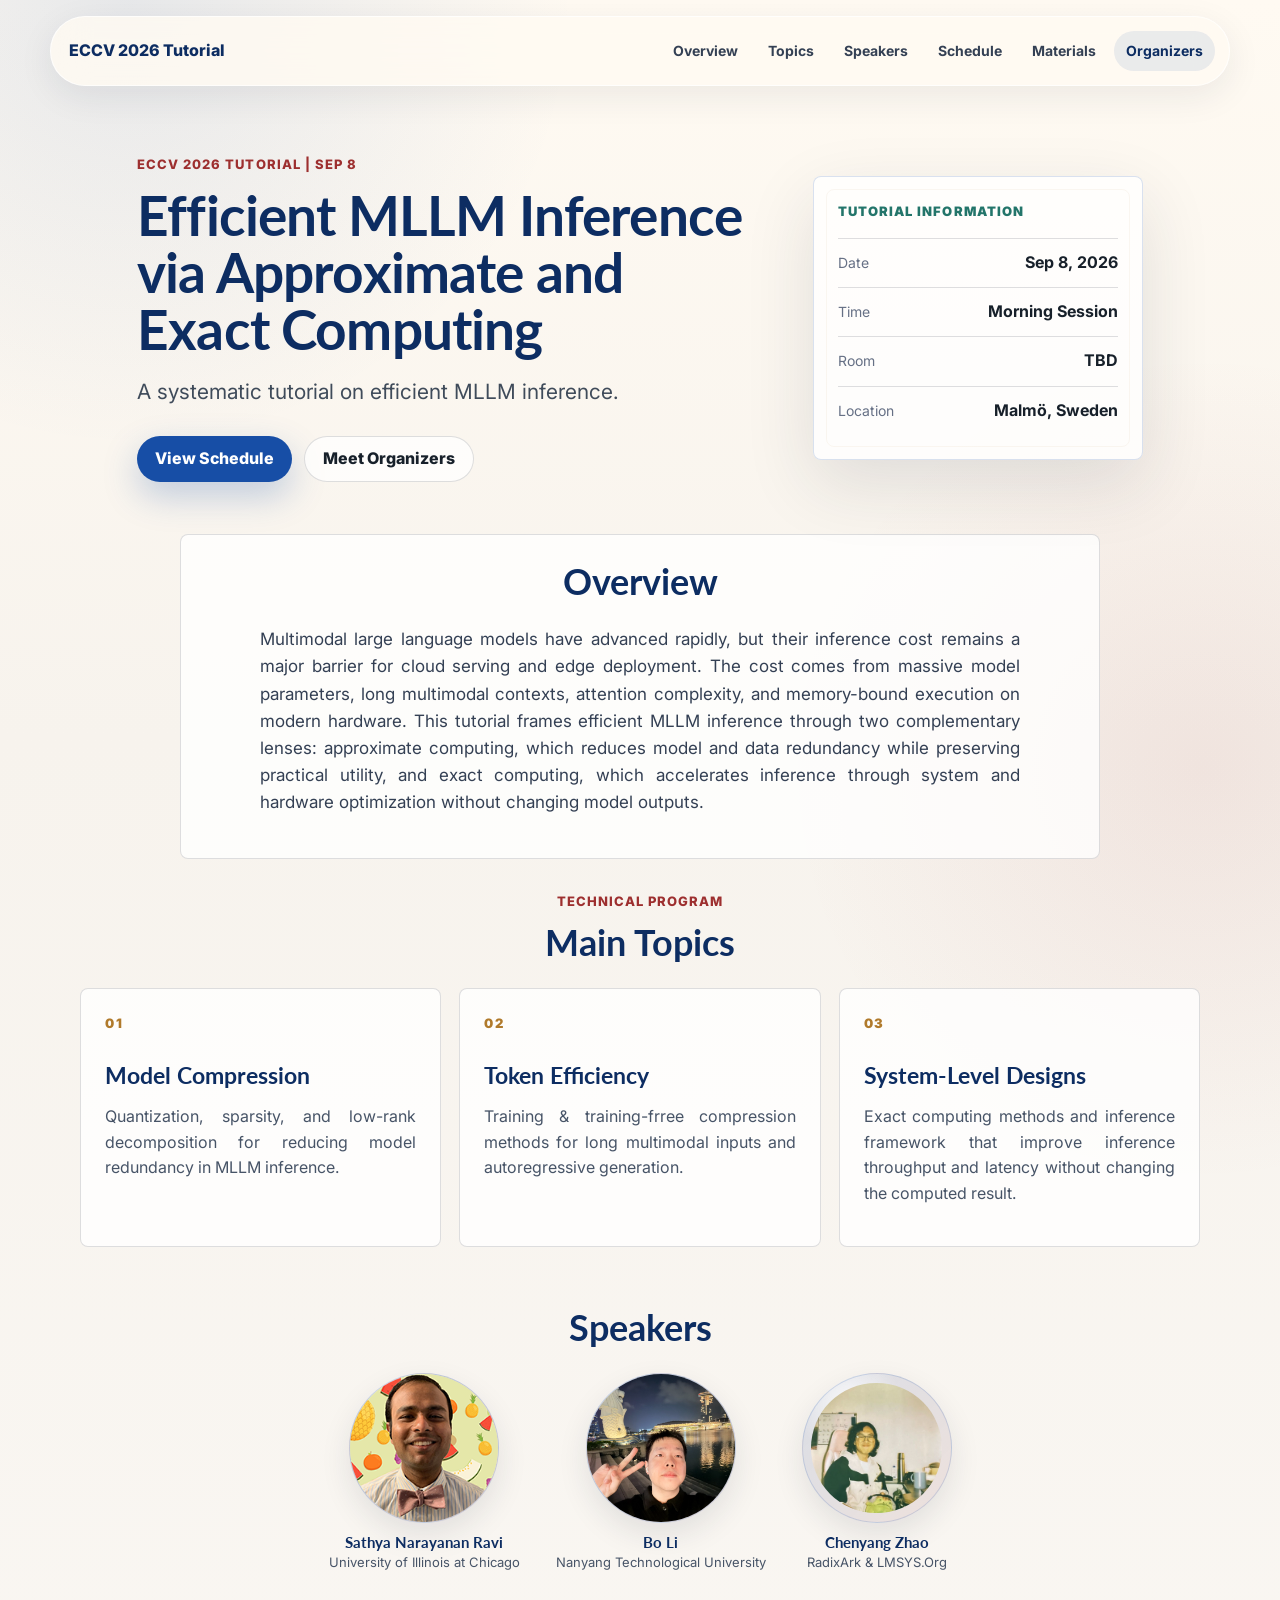
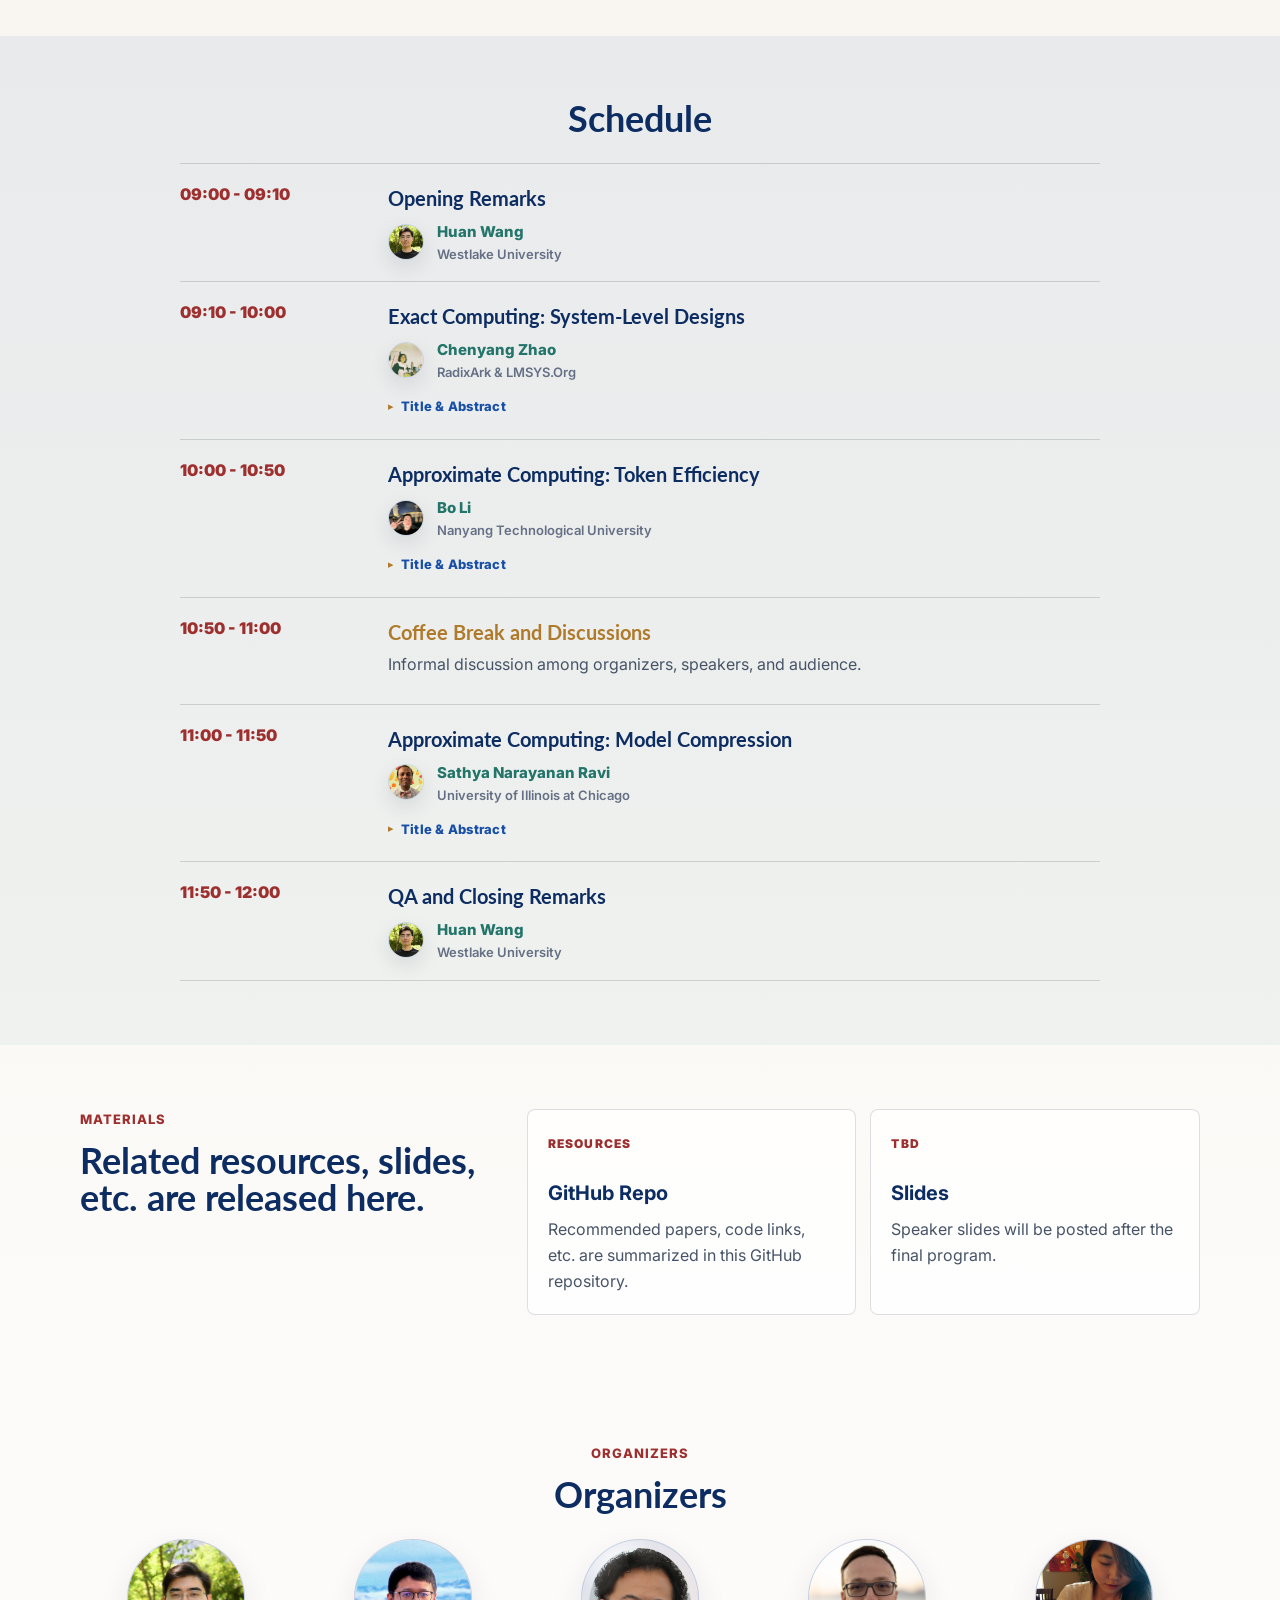
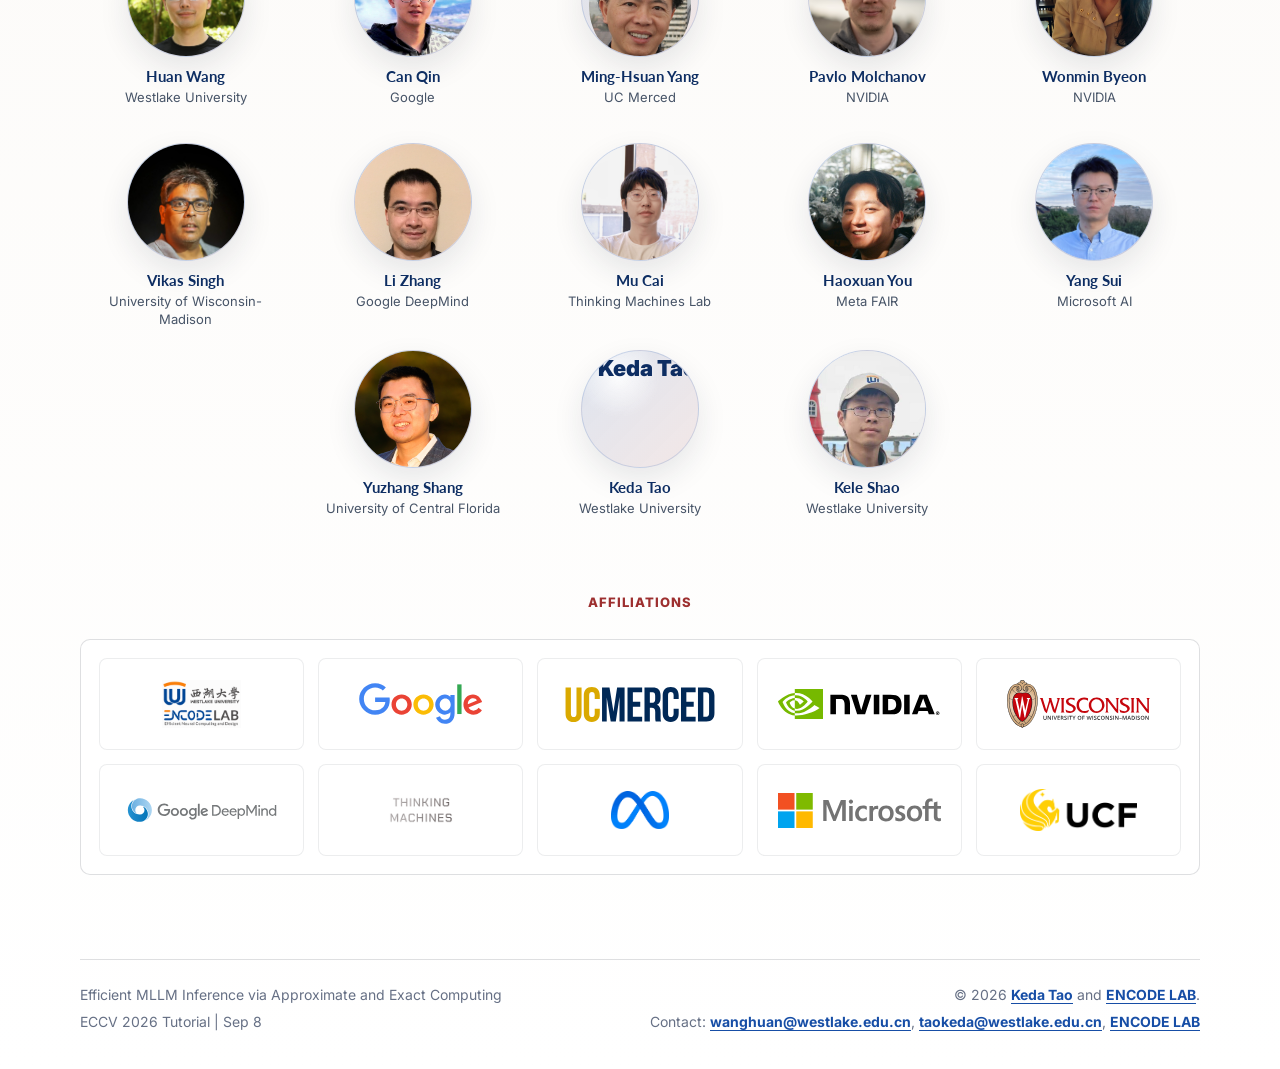
==== commit cfa2bd02: "Update" ====
--- a/index.html
+++ b/index.html
@@ -1,575 +1,611 @@
 <!DOCTYPE html>
 <html lang="en">
-  <head>
-    <meta charset="UTF-8" />
-    <meta name="viewport" content="width=device-width, initial-scale=1.0" />
-    <meta
-      name="description"
-      content="ECCV 2026 Tutorial: Efficient MLLM Inference via Approximate and Exact Computing."
-    />
-    <title>Efficient MLLM Inference | ECCV 2026 Tutorial</title>
-    <link rel="preconnect" href="https://fonts.googleapis.com" />
-    <link rel="preconnect" href="https://fonts.gstatic.com" crossorigin />
-    <link
-      href="https://fonts.googleapis.com/css2?family=Inter:wght@400;500;600;700;800&family=Lato:wght@400;700;900&display=swap"
-      rel="stylesheet"
-    />
-    <link rel="stylesheet" href="styles.css" />
-    <style>
-      h1,
-      h2,
-      h3,
-      h4,
-      h5,
-      h6 {
-        font-family: "Lato", sans-serif !important;
-      }
-
-      /* Schedule: per-talk title & abstract toggle */
-      .talk-details {
-        margin-top: 10px;
-      }
-      .talk-details > summary {
-        display: inline-flex;
-        align-items: center;
-        gap: 7px;
-        padding: 4px 0;
-        cursor: pointer;
-        list-style: none;
-        color: var(--blue);
-        font-size: 13px;
-        font-weight: 800;
-        letter-spacing: 0.02em;
-        user-select: none;
-        transition: color 150ms ease;
-      }
-      .talk-details > summary:hover {
-        color: var(--red);
-      }
-      .talk-details > summary::-webkit-details-marker {
-        display: none;
-      }
-      .talk-details > summary::before {
-        content: "▸";
-        display: inline-block;
-        color: var(--gold);
-        font-size: 11px;
-        transition: transform 160ms ease;
-      }
-      .talk-details[open] > summary::before {
-        transform: rotate(90deg);
-      }
-      .talk-details .talk-body {
-        margin-top: 10px;
-        padding: 16px 18px;
-        border: 1px solid rgba(23, 78, 166, 0.14);
-        border-left: 3px solid var(--blue);
-        border-radius: 8px;
-        background: rgba(255, 255, 255, 0.62);
-      }
-      .talk-details .talk-title {
-        margin-bottom: 10px;
-        color: var(--blue-2);
-        font-size: 15px;
-        font-weight: 700;
-        line-height: 1.45;
-      }
-      .talk-details .talk-abstract {
-        margin-bottom: 0;
-        color: #475467;
-        font-size: 14px;
-        line-height: 1.65;
-        text-align: justify;
-      }
-      .talk-details .talk-tba {
-        margin-bottom: 0;
-        color: var(--muted);
-        font-size: 14px;
-        font-style: italic;
-      }
-
-      /* Schedule: speaker block (avatar + linked name + affiliation) */
-      .timeline-item .sched-speaker {
-        display: flex;
-        align-items: center;
-        gap: 13px;
-        margin-top: 6px;
-      }
-      .timeline-item .sched-avatar {
-        flex: 0 0 auto;
-        width: 36px;
-        height: 36px;
-        border-radius: 50%;
-        object-fit: cover;
-        object-position: center 38%;
-        border: 1px solid rgba(23, 78, 166, 0.16);
-        box-shadow: 0 8px 20px rgba(30, 41, 59, 0.1);
-      }
-      .timeline-item .sched-meta {
-        display: flex;
-        flex-direction: column;
-        gap: 2px;
-      }
-      .timeline-item .sched-name {
-        color: var(--green);
-        font-size: 15px;
-        font-weight: 800;
-        transition: color 150ms ease;
-      }
-      .timeline-item .sched-name:hover {
-        color: var(--red);
-        text-decoration: underline;
-        text-underline-offset: 3px;
-      }
-      .timeline-item .sched-affil {
-        color: var(--muted);
-        font-size: 13px;
-        font-weight: 600;
-        line-height: 1.35;
-      }
-
-      /* Speakers section: enlarge avatars only (not the Organizers grid) */
-      .speakers-section .avatar {
-        width: 150px;
-        height: 150px;
-      }
-
-      /* Affiliations: keep 5 logos per row, center the last (4-logo) row */
-      .logo-grid {
-        display: flex;
-        flex-wrap: wrap;
-        justify-content: center;
-      }
-      .logo-grid .logo-card {
-        flex: 0 0 calc((100% - 56px) / 5); /* 5 per row; 56px = 4 gaps × 14px */
-      }
-
-    </style>
-  </head>
-  <body>
-    <header class="site-header">
-      <a class="brand" href="#top" aria-label="Efficient MLLM Inference">
-        <span>ECCV 2026 Tutorial</span>
-      </a>
-      <button class="nav-toggle" type="button" aria-label="Toggle navigation" aria-expanded="false">
-        <span></span>
-        <span></span>
-      </button>
-      <nav class="site-nav" aria-label="Primary navigation">
-        <a href="#overview">Overview</a>
-        <a href="#topics">Topics</a>
-        <a href="#speakers">Speakers</a>
-        <a href="#schedule">Schedule</a>
-        <a href="#materials">Materials</a>
-        <a href="#organizers">Organizers</a>
-      </nav>
-    </header>
-
-    <main id="top">
-      <section class="hero">
-        <div class="hero-grid">
-          <div class="hero-copy">
-            <p class="eyebrow">ECCV 2026 Tutorial | Sep 8</p>
-            <h1 style="font-size: 55px !important;">
-              <span>Efficient MLLM Inference</span>
-              <span>via Approximate and</span>
-              <span>Exact Computing</span>
-            </h1>
-            <p class="hero-subtitle">
-              A systematic tutorial on efficient MLLM inference.
-            </p>
-            <div class="hero-actions">
-              <a class="button primary" href="#schedule">View Schedule</a>
-              <a class="button secondary" href="#organizers">Meet Organizers</a>
-            </div>
-          </div>
-
-          <aside class="hero-panel" aria-label="Tutorial quick facts">
-            <div class="panel-topline">Tutorial Information</div>
-            <div class="fact-row">
-              <span>Date</span>
-              <strong>Sep 8, 2026</strong>
-            </div>
-            <div class="fact-row">
-              <span>Time</span>
-              <strong>Morning Session</strong>
-            </div>
-            <div class="fact-row">
-              <span>Room</span>
-              <strong>TBD</strong>
-            </div>
-            <div class="fact-row">
-              <span>Location</span>
-              <strong>Malmö, Sweden</strong>
-            </div>
-          </aside>
-        </div>
-      </section>
-
-      <section class="section intro-band" id="overview">
-        <div class="section-heading centered compact-heading">
-          <h2>Overview</h2>
-        </div>
-        <div class="overview-copy">
+
+<head>
+  <meta charset="UTF-8" />
+  <meta name="viewport" content="width=device-width, initial-scale=1.0" />
+  <meta name="description"
+    content="ECCV 2026 Tutorial: Efficient MLLM Inference via Approximate and Exact Computing." />
+  <title>Efficient MLLM Inference | ECCV 2026 Tutorial</title>
+  <link rel="preconnect" href="https://fonts.googleapis.com" />
+  <link rel="preconnect" href="https://fonts.gstatic.com" crossorigin />
+  <link
+    href="https://fonts.googleapis.com/css2?family=Inter:wght@400;500;600;700;800&family=Lato:wght@400;700;900&display=swap"
+    rel="stylesheet" />
+  <link rel="stylesheet" href="styles.css" />
+  <style>
+    h1,
+    h2,
+    h3,
+    h4,
+    h5,
+    h6 {
+      font-family: "Lato", sans-serif !important;
+    }
+
+    /* Schedule: per-talk title & abstract toggle */
+    .talk-details {
+      margin-top: 10px;
+    }
+
+    .talk-details>summary {
+      display: inline-flex;
+      align-items: center;
+      gap: 7px;
+      padding: 4px 0;
+      cursor: pointer;
+      list-style: none;
+      color: var(--blue);
+      font-size: 13px;
+      font-weight: 800;
+      letter-spacing: 0.02em;
+      user-select: none;
+      transition: color 150ms ease;
+    }
+
+    .talk-details>summary:hover {
+      color: var(--red);
+    }
+
+    .talk-details>summary::-webkit-details-marker {
+      display: none;
+    }
+
+    .talk-details>summary::before {
+      content: "▸";
+      display: inline-block;
+      color: var(--gold);
+      font-size: 11px;
+      transition: transform 160ms ease;
+    }
+
+    .talk-details[open]>summary::before {
+      transform: rotate(90deg);
+    }
+
+    .talk-details .talk-body {
+      margin-top: 10px;
+      padding: 16px 18px;
+      border: 1px solid rgba(23, 78, 166, 0.14);
+      border-left: 3px solid var(--blue);
+      border-radius: 8px;
+      background: rgba(255, 255, 255, 0.62);
+    }
+
+    .talk-details .talk-title {
+      margin-bottom: 10px;
+      color: var(--blue-2);
+      font-size: 15px;
+      font-weight: 700;
+      line-height: 1.45;
+    }
+
+    .talk-details .talk-abstract {
+      margin-bottom: 0;
+      color: #475467;
+      font-size: 14px;
+      line-height: 1.65;
+      text-align: justify;
+    }
+
+    .talk-details .talk-tba {
+      margin-bottom: 0;
+      color: var(--muted);
+      font-size: 14px;
+      font-style: italic;
+    }
+
+    /* Schedule: speaker block (avatar + linked name + affiliation) */
+    .timeline-item .sched-speaker {
+      display: flex;
+      align-items: center;
+      gap: 13px;
+      margin-top: 6px;
+    }
+
+    .timeline-item .sched-avatar {
+      flex: 0 0 auto;
+      width: 36px;
+      height: 36px;
+      border-radius: 50%;
+      object-fit: cover;
+      object-position: center 38%;
+      border: 1px solid rgba(23, 78, 166, 0.16);
+      box-shadow: 0 8px 20px rgba(30, 41, 59, 0.1);
+    }
+
+    .timeline-item .sched-meta {
+      display: flex;
+      flex-direction: column;
+      gap: 2px;
+    }
+
+    .timeline-item .sched-name {
+      color: var(--green);
+      font-size: 15px;
+      font-weight: 800;
+      transition: color 150ms ease;
+    }
+
+    .timeline-item .sched-name:hover {
+      color: var(--red);
+      text-decoration: underline;
+      text-underline-offset: 3px;
+    }
+
+    .timeline-item .sched-affil {
+      color: var(--muted);
+      font-size: 13px;
+      font-weight: 600;
+      line-height: 1.35;
+    }
+
+    /* Speakers section: enlarge avatars only (not the Organizers grid) */
+    .speakers-section .avatar {
+      width: 150px;
+      height: 150px;
+    }
+
+    /* Affiliations: keep 5 logos per row, center the last (4-logo) row */
+    .logo-grid {
+      display: flex;
+      flex-wrap: wrap;
+      justify-content: center;
+    }
+
+    .logo-grid .logo-card {
+      flex: 0 0 calc((100% - 56px) / 5);
+      /* 5 per row; 56px = 4 gaps × 14px */
+    }
+  </style>
+</head>
+
+<body>
+  <header class="site-header">
+    <a class="brand" href="#top" aria-label="Efficient MLLM Inference">
+      <span>ECCV 2026 Tutorial</span>
+    </a>
+    <button class="nav-toggle" type="button" aria-label="Toggle navigation" aria-expanded="false">
+      <span></span>
+      <span></span>
+    </button>
+    <nav class="site-nav" aria-label="Primary navigation">
+      <a href="#overview">Overview</a>
+      <a href="#topics">Topics</a>
+      <a href="#speakers">Speakers</a>
+      <a href="#schedule">Schedule</a>
+      <a href="#materials">Materials</a>
+      <a href="#organizers">Organizers</a>
+    </nav>
+  </header>
+
+  <main id="top">
+    <section class="hero">
+      <div class="hero-grid">
+        <div class="hero-copy">
+          <p class="eyebrow">ECCV 2026 Tutorial | Sep 8</p>
+          <h1 style="font-size: 55px !important;">
+            <span>Efficient MLLM Inference</span>
+            <span>via Approximate and</span>
+            <span>Exact Computing</span>
+          </h1>
+          <p class="hero-subtitle">
+            A systematic tutorial on efficient MLLM inference.
+          </p>
+          <div class="hero-actions">
+            <a class="button primary" href="#schedule">View Schedule</a>
+            <a class="button secondary" href="#organizers">Meet Organizers</a>
+          </div>
+        </div>
+
+        <aside class="hero-panel" aria-label="Tutorial quick facts">
+          <div class="panel-topline">Tutorial Information</div>
+          <div class="fact-row">
+            <span>Date</span>
+            <strong>Sep 8, 2026</strong>
+          </div>
+          <div class="fact-row">
+            <span>Time</span>
+            <strong>Morning Session</strong>
+          </div>
+          <div class="fact-row">
+            <span>Room</span>
+            <strong>TBD</strong>
+          </div>
+          <div class="fact-row">
+            <span>Location</span>
+            <strong>Malmö, Sweden</strong>
+          </div>
+        </aside>
+      </div>
+    </section>
+
+    <section class="section intro-band" id="overview">
+      <div class="section-heading centered compact-heading">
+        <h2>Overview</h2>
+      </div>
+      <div class="overview-copy">
+        <p style="text-align: justify">
+          Multimodal large language models have advanced rapidly, but their inference cost remains
+          a major barrier for cloud serving and edge deployment. The cost comes from massive model
+          parameters, long multimodal contexts, attention complexity, and memory-bound execution on
+          modern hardware.
+          This tutorial frames efficient MLLM inference through two complementary lenses:
+          approximate computing, which reduces model and data redundancy while preserving
+          practical utility, and exact computing, which accelerates inference through system and
+          hardware optimization without changing model outputs.
+        </p>
+      </div>
+    </section>
+
+    <section class="section" id="topics">
+      <div class="section-heading centered">
+        <p class="section-kicker">Technical Program</p>
+        <h2>Main Topics</h2>
+      </div>
+      <div class="topic-grid">
+        <article class="topic-card">
+          <div class="topic-index">01</div>
+          <h3>Model Compression</h3>
           <p style="text-align: justify">
-            Multimodal large language models have advanced rapidly, but their inference cost remains
-            a major barrier for cloud serving and edge deployment. The cost comes from massive model
-            parameters, long multimodal contexts, attention complexity, and memory-bound execution on
-            modern hardware.
-            This tutorial frames efficient MLLM inference through two complementary lenses:
-            approximate computing, which reduces model and data redundancy while preserving
-            practical utility, and exact computing, which accelerates inference through system and
-            hardware optimization without changing model outputs.
+            Quantization, sparsity, and low-rank decomposition for reducing model redundancy in
+            MLLM inference.
           </p>
-        </div>
-      </section>
-
-      <section class="section" id="topics">
-        <div class="section-heading centered">
-          <p class="section-kicker">Technical Program</p>
-          <h2>Main Topics</h2>
-        </div>
-        <div class="topic-grid">
-          <article class="topic-card">
-            <div class="topic-index">01</div>
-            <h3>Model Compression</h3>
-            <p style="text-align: justify">
-              Quantization, sparsity, and low-rank decomposition for reducing model redundancy in
-              MLLM inference.
-            </p>
-          </article>
-          <article class="topic-card">
-            <div class="topic-index">02</div>
-            <h3>Token Efficiency</h3>
-            <p style="text-align: justify">
-              Training & training-frree compression methods for long multimodal inputs and
-              autoregressive generation.
-            </p>
-          </article>
-          <article class="topic-card">
-            <div class="topic-index">03</div>
-            <h3>System-Level Designs</h3>
-            <p style="text-align: justify">
-              Exact computing methods and inference framework that improve inference throughput and latency without changing
-              the computed result.
-            </p>
-          </article>
-        </div>
-      </section>
-
-      <section class="section speakers-section" id="speakers">
-        <div class="section-heading centered compact-heading">
-          <h2>Speakers</h2>
-        </div>
-        <div class="organizer-grid"
+        </article>
+        <article class="topic-card">
+          <div class="topic-index">02</div>
+          <h3>Token Efficiency</h3>
+          <p style="text-align: justify">
+            Training & training-frree compression methods for long multimodal inputs and
+            autoregressive generation.
+          </p>
+        </article>
+        <article class="topic-card">
+          <div class="topic-index">03</div>
+          <h3>System-Level Designs</h3>
+          <p style="text-align: justify">
+            Exact computing methods and inference framework that improve inference throughput and latency without
+            changing
+            the computed result.
+          </p>
+        </article>
+      </div>
+    </section>
+
+    <section class="section speakers-section" id="speakers">
+      <div class="section-heading centered compact-heading">
+        <h2>Speakers</h2>
+      </div>
+      <div class="organizer-grid"
         style="display: flex; justify-content: center; align-items: stretch; flex-wrap: wrap; gap: 24px;">
-          <a class="organizer-card" href="https://sathya-uic.github.io/" aria-label="Sathya Narayanan Ravi homepage">
-            <div class="avatar"><img src="assets/bio/sathya.jpg" alt="Sathya Narayanan Ravi" /></div>
-            <h3>Sathya Narayanan Ravi</h3>
-            <p>University of Illinois at Chicago</p>
-          </a>
-          <!-- <a class="organizer-card" href="https://huanwang.tech/" aria-label="Huan Wang homepage">
+        <a class="organizer-card" href="https://sathya-uic.github.io/" aria-label="Sathya Narayanan Ravi homepage">
+          <div class="avatar"><img src="assets/bio/sathya.jpg" alt="Sathya Narayanan Ravi" /></div>
+          <h3>Sathya Narayanan Ravi</h3>
+          <p>University of Illinois at Chicago</p>
+        </a>
+        <!-- <a class="organizer-card" href="https://huanwang.tech/" aria-label="Huan Wang homepage">
             <div class="avatar"><img src="assets/bio/huanwang.jpg" alt="Huan Wang" /></div>
             <h3>Huan Wang</h3>
             <p>Westlake University</p>
           </a> -->
-          <a class="organizer-card" href="https://www.brianboli.com/inside/" aria-label="Bo Li homepage">
-            <div class="avatar"><img src="assets/bio/boli.webp" alt="Bo Li" /></div>
-            <h3>Bo Li</h3>
-            <p>Nanyang Technological University</p>
-          </a>
-          <a class="organizer-card" href="https://zhaochenyang20.github.io/Chayenne/" aria-label="Chenyang Zhao">
-            <div class="avatar"><img src="assets/bio/chenyang.jpg" alt="Chenyang Zhao" /></div>
-            <h3>Chenyang Zhao</h3>
-            <p>RadixArk & LMSYS.Org</p>
-          </a>
-        </div>
-      </section>
-
-      <section class="section schedule-section" id="schedule">
-        <div class="section-heading centered">
-          <h2>Schedule</h2>
-        </div>
-        <div class="timeline">
-          <div class="timeline-item">
-            <time>09:00 - 09:10</time>
-            <div>
-              <h3>Opening Remarks</h3>
-              <!-- <p>Welcome, tutorial framing, and logistics.</p> -->
-              <div class="sched-speaker">
-                <img class="sched-avatar" src="assets/bio/huanwang.jpg" alt="Huan Wang" />
-                <div class="sched-meta">
-                  <a class="sched-name" href="https://huanwang.tech/" target="_blank" rel="noopener">Huan Wang</a>
-                  <span class="sched-affil">Westlake University</span>
-                </div>
+        <a class="organizer-card" href="https://www.brianboli.com/inside/" aria-label="Bo Li homepage">
+          <div class="avatar"><img src="assets/bio/boli.webp" alt="Bo Li" /></div>
+          <h3>Bo Li</h3>
+          <p>Nanyang Technological University</p>
+        </a>
+        <a class="organizer-card" href="https://zhaochenyang20.github.io/Chayenne/" aria-label="Chenyang Zhao">
+          <div class="avatar"><img src="assets/bio/chenyang.jpg" alt="Chenyang Zhao" /></div>
+          <h3>Chenyang Zhao</h3>
+          <p>RadixArk & LMSYS.Org</p>
+        </a>
+      </div>
+    </section>
+
+    <section class="section schedule-section" id="schedule">
+      <div class="section-heading centered">
+        <h2>Schedule</h2>
+      </div>
+      <div class="timeline">
+        <div class="timeline-item">
+          <time>09:00 - 09:10</time>
+          <div>
+            <h3>Opening Remarks</h3>
+            <!-- <p>Welcome, tutorial framing, and logistics.</p> -->
+            <div class="sched-speaker">
+              <img class="sched-avatar" src="assets/bio/huanwang.jpg" alt="Huan Wang" />
+              <div class="sched-meta">
+                <a class="sched-name" href="https://huanwang.tech/" target="_blank" rel="noopener">Huan Wang</a>
+                <span class="sched-affil">Westlake University</span>
               </div>
             </div>
           </div>
-          <div class="timeline-item">
-            <time>09:10 - 10:00</time>
-            <div>
-              <h3>Approximate Computing I: Model Compression</h3>
-              <div class="sched-speaker">
-                <img class="sched-avatar" src="assets/bio/sathya.jpg" alt="Sathya Narayanan Ravi" />
-                <div class="sched-meta">
-                  <a class="sched-name" href="https://sathya-uic.github.io/" target="_blank" rel="noopener">Sathya Narayanan Ravi</a>
-                  <span class="sched-affil">University of Illinois at Chicago</span>
-                </div>
-              </div>
-              <details class="talk-details">
-                <summary>Title &amp; Abstract</summary>
-                <div class="talk-body">
-                  <p class="talk-title">Numerical Optimization for Efficient MLLM Inference: Bridging Approximate and Exact Computing</p>
-                  <p class="talk-abstract">Multimodal Large Language Models (MLLMs) deliver unprecedented capabilities but face severe deployment bottlenecks due to their massive memory footprints and computational demands. While standard efficiency techniques often rely on ad-hoc heuristics—such as naive magnitude pruning or nearest-integer rounding—these methods lack theoretical guarantees and frequently cause unpredictable degradation in complex reasoning tasks. This tutorial discusses the paradigm by reframing model compression, specifically sparsification and quantization, as rigorous, constrained numerical optimization problems. By mapping discrete, NP-hard combinatorial challenges into continuous spaces, we can systematically trade computational exactness for hardware efficiency. The session will cover convex relaxations for structured sparsity (e.g., group $\ell_1$-norm penalties), continuous optimization formulations for local Post-Training Quantization (PTQ) reconstruction, and the mechanics of handling non-smooth step functions in Quantization-Aware Training (QAT) via surrogate gradients and ADMM. Furthermore, the tutorial will explore how embedding exact optimization problems directly into the network architecture via implicit layers allows highly compressed, low-precision models to maintain rigorous mathematical bounds. Attendees will leave equipped with a principled mathematical toolkit to optimize MLLM inference without sacrificing representational capacity or reliability.</p>
-                </div>
-              </details>
+        </div>
+        <div class="timeline-item">
+          <time>09:10 - 10:00</time>
+          <div>
+            <h3>Exact Computing: System-Level Designs</h3>
+            <!-- <p>Serving memory optimization, kernel generation, and heterogeneous computing.</p> -->
+            <div class="sched-speaker">
+              <img class="sched-avatar" src="assets/bio/chenyang.jpg" alt="Chenyang Zhao" />
+              <div class="sched-meta">
+                <a class="sched-name" href="https://zhaochenyang20.github.io/Chayenne/" target="_blank"
+                  rel="noopener">Chenyang Zhao</a>
+                <span class="sched-affil">RadixArk &amp; LMSYS.Org</span>
+              </div>
             </div>
-          </div>
-          <div class="timeline-item">
-            <time>10:00 - 10:50</time>
-            <div>
-              <h3>Approximate Computing II: Token Efficiency</h3>
-              <!-- <p>Token pruning/merging, KV-cache compression, eviction, and speculative decoding.</p> -->
-              <div class="sched-speaker">
-                <img class="sched-avatar" src="assets/bio/boli.webp" alt="Bo Li" />
-                <div class="sched-meta">
-                  <a class="sched-name" href="https://www.brianboli.com/inside/" target="_blank" rel="noopener">Bo Li</a>
-                  <span class="sched-affil">Nanyang Technological University</span>
-                </div>
-              </div>
-              <details class="talk-details">
-                <summary>Title &amp; Abstract</summary>
-                <div class="talk-body">
-                  <p class="talk-title">Building LLaVA-OneVision-2: From Codec-Aligned Visual Encoding to Long-Video Curriculum Learning</p>
-                  <p class="talk-abstract">TBD</p>
-                </div>
-              </details>
+            <details class="talk-details">
+              <summary>Title &amp; Abstract</summary>
+              <div class="talk-body">
+                <p class="talk-title">
+                  Serving Omni-Modal Models at Scale: Systems Design and Lessons from SGLang Omni
+                </p>
+                <p class="talk-abstract">
+                  A request to a modern omni-modal model no longer runs through a single
+                  autoregressive loop: it traverses heterogeneous stages — modality encoders,
+                  thinkers, talkers, autoregressive or diffusion generators, codec decoders, and
+                  streaming vocoders. Existing systems fix how these stages execute: monolithic
+                  engines force stages with different bottlenecks under one scheduler, while
+                  stage-graph systems hard-wire full disaggregation, paying orchestration costs on
+                  exactly the edges that need per-step feedback. This talk presents SGLang Omni, an
+                  open-source serving framework that decouples execution structure from stage
+                  topology and derives it instead from three measurable characteristics: a stage's
+                  bottleneck resource selects its execution engine, the synchronization granularity
+                  of each inter-stage dependency decides whether the boundary is fused or split, and
+                  per-replica device saturation sets replica counts and same-device colocation. A
+                  model declares its topology once and is served behind OpenAI-compatible chat and
+                  speech APIs; every structural decision remains a deployment-time configuration
+                  rather than an architectural change. Across representative TTS models, SGLang Omni
+                  improves request throughput by 2.2×–3.05× over dedicated tuned baseline at high
+                  concurrency with comparable or better intelligibility, sustaining real-time
+                  generation where baselines fall behind.
+                </p>
+              </div>
+            </details>
+          </div>
+        </div>
+        <div class="timeline-item">
+          <time>10:00 - 10:50</time>
+          <div>
+            <h3>Approximate Computing: Token Efficiency</h3>
+            <!-- <p>Token pruning/merging, KV-cache compression, eviction, and speculative decoding.</p> -->
+            <div class="sched-speaker">
+              <img class="sched-avatar" src="assets/bio/boli.webp" alt="Bo Li" />
+              <div class="sched-meta">
+                <a class="sched-name" href="https://www.brianboli.com/inside/" target="_blank" rel="noopener">Bo Li</a>
+                <span class="sched-affil">Nanyang Technological University</span>
+              </div>
             </div>
-          </div>
-          <div class="timeline-item break">
-            <time>10:50 - 11:00</time>
-            <div>
-              <h3>Coffee Break and Discussions</h3>
-              <p>Informal discussion among organizers, speakers, and audience.</p>
+            <details class="talk-details">
+              <summary>Title &amp; Abstract</summary>
+              <div class="talk-body">
+                <p class="talk-title">Building LLaVA-OneVision-2: From Codec-Aligned Visual Encoding to Long-Video
+                  Curriculum Learning</p>
+                <p class="talk-abstract">TBD</p>
+              </div>
+            </details>
+          </div>
+        </div>
+        <div class="timeline-item break">
+          <time>10:50 - 11:00</time>
+          <div>
+            <h3>Coffee Break and Discussions</h3>
+            <p>Informal discussion among organizers, speakers, and audience.</p>
+          </div>
+        </div>
+        <div class="timeline-item">
+          <time>11:00 - 11:50</time>
+          <div>
+            <h3>Approximate Computing: Model Compression</h3>
+            <div class="sched-speaker">
+              <img class="sched-avatar" src="assets/bio/sathya.jpg" alt="Sathya Narayanan Ravi" />
+              <div class="sched-meta">
+                <a class="sched-name" href="https://sathya-uic.github.io/" target="_blank" rel="noopener">Sathya
+                  Narayanan Ravi</a>
+                <span class="sched-affil">University of Illinois at Chicago</span>
+              </div>
             </div>
-          </div>
-          <div class="timeline-item">
-            <time>11:00 - 11:50</time>
-            <div>
-              <h3>Exact Computing: System-Level Designs</h3>
-              <!-- <p>Serving memory optimization, kernel generation, and heterogeneous computing.</p> -->
-              <div class="sched-speaker">
-                <img class="sched-avatar" src="assets/bio/chenyang.jpg" alt="Chenyang Zhao" />
-                <div class="sched-meta">
-                  <a class="sched-name" href="https://zhaochenyang20.github.io/Chayenne/" target="_blank" rel="noopener">Chenyang Zhao</a>
-                  <span class="sched-affil">RadixArk &amp; LMSYS.Org</span>
-                </div>
-              </div>
-              <details class="talk-details">
-                <summary>Title &amp; Abstract</summary>
-                <div class="talk-body">
-                  <p class="talk-title">
-                    Serving Omni-Modal Models at Scale: Systems Design and Lessons from SGLang Omni
-                  </p>
-                  <p class="talk-abstract">
-                    A request to a modern omni-modal model no longer runs through a single
-                    autoregressive loop: it traverses heterogeneous stages — modality encoders,
-                    thinkers, talkers, autoregressive or diffusion generators, codec decoders, and
-                    streaming vocoders. Existing systems fix how these stages execute: monolithic
-                    engines force stages with different bottlenecks under one scheduler, while
-                    stage-graph systems hard-wire full disaggregation, paying orchestration costs on
-                    exactly the edges that need per-step feedback. This talk presents SGLang Omni, an
-                    open-source serving framework that decouples execution structure from stage
-                    topology and derives it instead from three measurable characteristics: a stage's
-                    bottleneck resource selects its execution engine, the synchronization granularity
-                    of each inter-stage dependency decides whether the boundary is fused or split, and
-                    per-replica device saturation sets replica counts and same-device colocation. A
-                    model declares its topology once and is served behind OpenAI-compatible chat and
-                    speech APIs; every structural decision remains a deployment-time configuration
-                    rather than an architectural change. Across representative TTS models, SGLang Omni
-                    improves request throughput by 2.2×–3.05× over dedicated tuned baseline at high
-                    concurrency with comparable or better intelligibility, sustaining real-time
-                    generation where baselines fall behind.
-                  </p>
-                </div>
-              </details>
+            <details class="talk-details">
+              <summary>Title &amp; Abstract</summary>
+              <div class="talk-body">
+                <p class="talk-title">Numerical Optimization for Efficient MLLM Inference: Bridging Approximate and
+                  Exact Computing</p>
+                <p class="talk-abstract">Multimodal Large Language Models (MLLMs) deliver unprecedented capabilities but
+                  face severe deployment bottlenecks due to their massive memory footprints and computational demands.
+                  While standard efficiency techniques often rely on ad-hoc heuristics—such as naive magnitude pruning
+                  or nearest-integer rounding—these methods lack theoretical guarantees and frequently cause
+                  unpredictable degradation in complex reasoning tasks. This tutorial discusses the paradigm by
+                  reframing model compression, specifically sparsification and quantization, as rigorous, constrained
+                  numerical optimization problems. By mapping discrete, NP-hard combinatorial challenges into continuous
+                  spaces, we can systematically trade computational exactness for hardware efficiency. The session will
+                  cover convex relaxations for structured sparsity (e.g., group $\ell_1$-norm penalties), continuous
+                  optimization formulations for local Post-Training Quantization (PTQ) reconstruction, and the mechanics
+                  of handling non-smooth step functions in Quantization-Aware Training (QAT) via surrogate gradients and
+                  ADMM. Furthermore, the tutorial will explore how embedding exact optimization problems directly into
+                  the network architecture via implicit layers allows highly compressed, low-precision models to
+                  maintain rigorous mathematical bounds. Attendees will leave equipped with a principled mathematical
+                  toolkit to optimize MLLM inference without sacrificing representational capacity or reliability.</p>
+              </div>
+            </details>
+          </div>
+        </div>
+        <div class="timeline-item">
+          <time>11:50 - 12:00</time>
+          <div>
+            <h3>QA and Closing Remarks</h3>
+            <div class="sched-speaker">
+              <img class="sched-avatar" src="assets/bio/huanwang.jpg" alt="Huan Wang" />
+              <div class="sched-meta">
+                <a class="sched-name" href="https://huanwang.tech/" target="_blank" rel="noopener">Huan Wang</a>
+                <span class="sched-affil">Westlake University</span>
+              </div>
             </div>
           </div>
-          <div class="timeline-item">
-            <time>11:50 - 12:00</time>
-            <div>
-              <h3>QA and Closing Remarks</h3>
-              <div class="sched-speaker">
-                <img class="sched-avatar" src="assets/bio/huanwang.jpg" alt="Huan Wang" />
-                <div class="sched-meta">
-                  <a class="sched-name" href="https://huanwang.tech/" target="_blank" rel="noopener">Huan Wang</a>
-                  <span class="sched-affil">Westlake University</span>
-                </div>
-              </div>
-            </div>
-          </div>
-        </div>
-      </section>
-
-      
-      <section class="section materials-section" id="materials">
-        <div class="section-heading">
-          <p class="section-kicker">Materials</p>
-          <h2>Related resources, slides, etc. are released here.</h2>
-        </div>
-        <div class="materials-grid">
-          <a class="material-card" href="https://github.com/EInfer-MLLM/Tutorial-ECCV-26/tree/main/materials" target="_blank" rel="noopener">
-            <span>Resources</span>
-            <strong>GitHub Repo</strong>
-            <p>Recommended papers, code links, etc. are summarized in this GitHub repository.</p>
-          </a>
-          <div class="material-card">
-            <span>TBD</span>
-            <strong>Slides</strong>
-            <p>Speaker slides will be posted after the final program.</p>
-          </div>
-          <!-- <div class="material-card">
+        </div>
+      </div>
+    </section>
+
+
+    <section class="section materials-section" id="materials">
+      <div class="section-heading">
+        <p class="section-kicker">Materials</p>
+        <h2>Related resources, slides, etc. are released here.</h2>
+      </div>
+      <div class="materials-grid">
+        <a class="material-card" href="https://github.com/EInfer-MLLM/Tutorial-ECCV-26/tree/main/materials"
+          target="_blank" rel="noopener">
+          <span>Resources</span>
+          <strong>GitHub Repo</strong>
+          <p>Recommended papers, code links, etc. are summarized in this GitHub repository.</p>
+        </a>
+        <div class="material-card">
+          <span>TBD</span>
+          <strong>Slides</strong>
+          <p>Speaker slides will be posted after the final program.</p>
+        </div>
+        <!-- <div class="material-card">
             <span>TBD</span>
             <strong>Reading List</strong>
             <p>Curated survey and recent work on efficient MLLM inference.</p>
           </div> -->
-        </div>
-      </section>
-
-
-      <section class="section organizers-section" id="organizers">
-        <div class="section-heading centered compact-heading">
-          <p class="section-kicker">Organizers</p>
-          <h2>Organizers</h2>
-        </div>
-        <div class="organizer-grid">
-          <a class="organizer-card" href="https://huanwang.tech/" aria-label="Huan Wang homepage">
-            <div class="avatar"><img src="assets/bio/huanwang.jpg" alt="Huan Wang" /></div>
-            <h3>Huan Wang</h3>
-            <p>Westlake University</p>
-          </a>
-          <a class="organizer-card" href="https://canqin.tech/" aria-label="Can Qin homepage">
-            <div class="avatar"><img src="assets/bio/canqin.jpg" alt="Can Qin" /></div>
-            <h3>Can Qin</h3>
-            <p>Google</p>
-          </a>
-          <a class="organizer-card" href="https://faculty.ucmerced.edu/mhyang/" aria-label="Ming-Hsuan Yang homepage">
-            <div class="avatar"><img src="assets/bio/mhyang2.jpg" alt="Ming-Hsuan Yang" /></div>
-            <h3>Ming-Hsuan Yang</h3>
-            <p>UC Merced</p>
-          </a>
-          <a class="organizer-card" href="https://pmolchanov.com/" aria-label="Pavlo Molchanov homepage">
-            <div class="avatar"><img src="assets/bio/pavlo.png" alt="Pavlo Molchanov" /></div>
-            <h3>Pavlo Molchanov</h3>
-            <p>NVIDIA</p>
-          </a>
-          <a class="organizer-card" href="https://wonmin-byeon.github.io/" aria-label="Wonmin Byeon homepage">
-            <div class="avatar"><img src="assets/bio/wonmin.jpg" alt="Wonmin Byeon" /></div>
-            <h3>Wonmin Byeon</h3>
-            <p>NVIDIA</p>
-          </a>
-          <a class="organizer-card" href="https://www.biostat.wisc.edu/~vsingh/" aria-label="Vikas Singh homepage">
-            <div class="avatar"><img src="assets/bio/vikas.jpg" alt="Vikas Singh" /></div>
-            <h3>Vikas Singh</h3>
-            <p>University of Wisconsin-Madison</p>
-          </a>
-          <a class="organizer-card" href="https://research.google/people/105588/?&type=google" aria-label="Li Zhang homepage">
-            <div class="avatar"><img src="assets/bio/lizhang.png" alt="Li Zhang" /></div>
-            <h3>Li Zhang</h3>
-            <p>Google DeepMind</p>
-          </a>
-          <a class="organizer-card" href="https://pages.cs.wisc.edu/~mucai/" aria-label="Mu Cai homepage">
-            <div class="avatar"><img src="assets/bio/mucai.jpg" alt="Mu Cai" /></div>
-            <h3>Mu Cai</h3>
-            <p>Thinking Machines Lab</p>
-          </a>
-          <a class="organizer-card" href="https://hxyou.github.io/" aria-label="Haoxuan You homepage">
-            <div class="avatar"><img src="assets/bio/haoxuan.jpg" alt="Haoxuan You" /></div>
-            <h3>Haoxuan You</h3>
-            <p>Meta FAIR</p>
-          </a>
-          <a class="organizer-card" href="https://eclipsess.github.io/yangsui.github.io/" aria-label="Yang Sui homepage">
-            <div class="avatar"><img src="assets/bio/yangsui.jpg" alt="Yang Sui" /></div>
-            <h3>Yang Sui</h3>
-            <p>Microsoft AI</p>
-          </a>
-          <a class="organizer-card" href="https://42shawn.github.io/" aria-label="Yuzhang Shang homepage">
-            <div class="avatar"><img src="assets/bio/yuzhang.jpg" alt="Yuzhang Shang" /></div>
-            <h3>Yuzhang Shang</h3>
-            <p>University of Central Florida</p>
-          </a>
-          <a class="organizer-card" href="https://kd-tao.github.io/" aria-label="Keda Tao homepage">
-            <div class="avatar"><img src="assets/bio/keda.png" alt="Keda Tao" /></div>
-            <h3>Keda Tao</h3>
-            <p>Westlake University</p>
-          </a>
-          <a class="organizer-card" href="https://cokeshao.github.io/" aria-label="Kele Shao homepage">
-            <div class="avatar"><img src="assets/bio/kele.jpg" alt="Kele Shao" /></div>
-            <h3>Kele Shao</h3>
-            <p>Westlake University</p>
-          </a>
-        </div>
-      </section>
-
-      <section class="section affiliations-section" aria-label="Affiliated institutions">
-        <div class="section-heading centered compact-heading">
-          <p class="section-kicker">Affiliations</p>
-        </div>
-        <div class="logo-grid">
-          <a class="logo-card wide" href="https://westlake-encode-lab.github.io/" aria-label="Westlake University">
-            <img src="assets/logos/logo_all.png" alt="Westlake University" width="660" />
-          </a>
-          
-          <a class="logo-card" href="https://about.google/" aria-label="Google">
-            <img src="assets/logos/google.svg" alt="Google" />
-          </a>
-          <a class="logo-card wide" href="https://www.ucmerced.edu/" aria-label="UC Merced">
-            <img src="assets/logos/uc-merced.svg" alt="UC Merced" />
-          </a>
-          <a class="logo-card" href="https://www.nvidia.com/" aria-label="NVIDIA">
-            <img src="assets/logos/nvidia.svg" alt="NVIDIA" />
-          </a>
-          <a class="logo-card wide" href="https://www.wisc.edu/" aria-label="University of Wisconsin-Madison">
-            <img src="assets/logos/uw-madison.svg" alt="University of Wisconsin-Madison" />
-          </a>
-          <a class="logo-card wide" href="https://www.wisc.edu/" aria-label="Google DeepMind">
-            <img src="assets/logos/google-deepmind.svg" alt="Google DeepMind" />
-          </a>
-          <a class="logo-card lab-logo" href="https://thinkingmachines.ai/" aria-label="Thinking Machines">
-            <img src="assets/logos/thinking.png" alt="Thinking Machines" width="660" />
-          </a>
-          <a class="logo-card icon-logo" href="https://www.meta.com/" aria-label="Meta">
-            <img src="assets/logos/meta.png" alt="Meta" />
-          </a>
-          <a class="logo-card" href="https://www.microsoft.com/en-us/ai" aria-label="Microsoft AI">
-            <img src="assets/logos/microsoft.svg" alt="Microsoft" />
-          </a>
-          <a class="logo-card" href="https://www.ucf.edu/" aria-label="University of Central Florida">
-            <img src="assets/logos/ucf.png" alt="University of Central Florida" />
-          </a>
-        </div>
-      </section>
-    </main>
-
-    <footer class="site-footer">
-      <div>
-        <p>Efficient MLLM Inference via Approximate and Exact Computing</p>
-        <p>ECCV 2026 Tutorial | Sep 8</p>
-      </div>
-      <div>
-        <p>
-          &copy; 2026 <a href="https://kd-tao.github.io/">Keda Tao</a> and
-          <a href="https://westlake-encode-lab.github.io/">ENCODE LAB</a>.
-        </p>
-        <p>
-          Contact:
-          <a href="mailto:wanghuan@westlake.edu.cn">wanghuan@westlake.edu.cn</a>,
-          <a href="mailto:taokeda@westlake.edu.cn">taokeda@westlake.edu.cn</a>,
-          <a href="https://westlake-encode-lab.github.io/">ENCODE LAB</a>
-        </p>
-      </div>
-    </footer>
-
-    <script src="script.js"></script>
-  </body>
-</html>
+      </div>
+    </section>
+
+
+    <section class="section organizers-section" id="organizers">
+      <div class="section-heading centered compact-heading">
+        <p class="section-kicker">Organizers</p>
+        <h2>Organizers</h2>
+      </div>
+      <div class="organizer-grid">
+        <a class="organizer-card" href="https://huanwang.tech/" aria-label="Huan Wang homepage">
+          <div class="avatar"><img src="assets/bio/huanwang.jpg" alt="Huan Wang" /></div>
+          <h3>Huan Wang</h3>
+          <p>Westlake University</p>
+        </a>
+        <a class="organizer-card" href="https://canqin.tech/" aria-label="Can Qin homepage">
+          <div class="avatar"><img src="assets/bio/canqin.jpg" alt="Can Qin" /></div>
+          <h3>Can Qin</h3>
+          <p>Google</p>
+        </a>
+        <a class="organizer-card" href="https://faculty.ucmerced.edu/mhyang/" aria-label="Ming-Hsuan Yang homepage">
+          <div class="avatar"><img src="assets/bio/mhyang2.jpg" alt="Ming-Hsuan Yang" /></div>
+          <h3>Ming-Hsuan Yang</h3>
+          <p>UC Merced</p>
+        </a>
+        <a class="organizer-card" href="https://pmolchanov.com/" aria-label="Pavlo Molchanov homepage">
+          <div class="avatar"><img src="assets/bio/pavlo.png" alt="Pavlo Molchanov" /></div>
+          <h3>Pavlo Molchanov</h3>
+          <p>NVIDIA</p>
+        </a>
+        <a class="organizer-card" href="https://wonmin-byeon.github.io/" aria-label="Wonmin Byeon homepage">
+          <div class="avatar"><img src="assets/bio/wonmin.jpg" alt="Wonmin Byeon" /></div>
+          <h3>Wonmin Byeon</h3>
+          <p>NVIDIA</p>
+        </a>
+        <a class="organizer-card" href="https://www.biostat.wisc.edu/~vsingh/" aria-label="Vikas Singh homepage">
+          <div class="avatar"><img src="assets/bio/vikas.jpg" alt="Vikas Singh" /></div>
+          <h3>Vikas Singh</h3>
+          <p>University of Wisconsin-Madison</p>
+        </a>
+        <a class="organizer-card" href="https://research.google/people/105588/?&type=google"
+          aria-label="Li Zhang homepage">
+          <div class="avatar"><img src="assets/bio/lizhang.png" alt="Li Zhang" /></div>
+          <h3>Li Zhang</h3>
+          <p>Google DeepMind</p>
+        </a>
+        <a class="organizer-card" href="https://pages.cs.wisc.edu/~mucai/" aria-label="Mu Cai homepage">
+          <div class="avatar"><img src="assets/bio/mucai.jpg" alt="Mu Cai" /></div>
+          <h3>Mu Cai</h3>
+          <p>Thinking Machines Lab</p>
+        </a>
+        <a class="organizer-card" href="https://hxyou.github.io/" aria-label="Haoxuan You homepage">
+          <div class="avatar"><img src="assets/bio/haoxuan.jpg" alt="Haoxuan You" /></div>
+          <h3>Haoxuan You</h3>
+          <p>Meta FAIR</p>
+        </a>
+        <a class="organizer-card" href="https://eclipsess.github.io/yangsui.github.io/" aria-label="Yang Sui homepage">
+          <div class="avatar"><img src="assets/bio/yangsui.jpg" alt="Yang Sui" /></div>
+          <h3>Yang Sui</h3>
+          <p>Microsoft AI</p>
+        </a>
+        <a class="organizer-card" href="https://42shawn.github.io/" aria-label="Yuzhang Shang homepage">
+          <div class="avatar"><img src="assets/bio/yuzhang.jpg" alt="Yuzhang Shang" /></div>
+          <h3>Yuzhang Shang</h3>
+          <p>University of Central Florida</p>
+        </a>
+        <a class="organizer-card" href="https://kd-tao.github.io/" aria-label="Keda Tao homepage">
+          <div class="avatar"><img src="assets/bio/keda.png" alt="Keda Tao" /></div>
+          <h3>Keda Tao</h3>
+          <p>Westlake University</p>
+        </a>
+        <a class="organizer-card" href="https://cokeshao.github.io/" aria-label="Kele Shao homepage">
+          <div class="avatar"><img src="assets/bio/kele.jpg" alt="Kele Shao" /></div>
+          <h3>Kele Shao</h3>
+          <p>Westlake University</p>
+        </a>
+      </div>
+    </section>
+
+    <section class="section affiliations-section" aria-label="Affiliated institutions">
+      <div class="section-heading centered compact-heading">
+        <p class="section-kicker">Affiliations</p>
+      </div>
+      <div class="logo-grid">
+        <a class="logo-card wide" href="https://westlake-encode-lab.github.io/" aria-label="Westlake University">
+          <img src="assets/logos/logo_all.png" alt="Westlake University" width="660" />
+        </a>
+
+        <a class="logo-card" href="https://about.google/" aria-label="Google">
+          <img src="assets/logos/google.svg" alt="Google" />
+        </a>
+        <a class="logo-card wide" href="https://www.ucmerced.edu/" aria-label="UC Merced">
+          <img src="assets/logos/uc-merced.svg" alt="UC Merced" />
+        </a>
+        <a class="logo-card" href="https://www.nvidia.com/" aria-label="NVIDIA">
+          <img src="assets/logos/nvidia.svg" alt="NVIDIA" />
+        </a>
+        <a class="logo-card wide" href="https://www.wisc.edu/" aria-label="University of Wisconsin-Madison">
+          <img src="assets/logos/uw-madison.svg" alt="University of Wisconsin-Madison" />
+        </a>
+        <a class="logo-card wide" href="https://www.wisc.edu/" aria-label="Google DeepMind">
+          <img src="assets/logos/google-deepmind.svg" alt="Google DeepMind" />
+        </a>
+        <a class="logo-card lab-logo" href="https://thinkingmachines.ai/" aria-label="Thinking Machines">
+          <img src="assets/logos/thinking.png" alt="Thinking Machines" width="660" />
+        </a>
+        <a class="logo-card icon-logo" href="https://www.meta.com/" aria-label="Meta">
+          <img src="assets/logos/meta.png" alt="Meta" />
+        </a>
+        <a class="logo-card" href="https://www.microsoft.com/en-us/ai" aria-label="Microsoft AI">
+          <img src="assets/logos/microsoft.svg" alt="Microsoft" />
+        </a>
+        <a class="logo-card" href="https://www.ucf.edu/" aria-label="University of Central Florida">
+          <img src="assets/logos/ucf.png" alt="University of Central Florida" />
+        </a>
+      </div>
+    </section>
+  </main>
+
+  <footer class="site-footer">
+    <div>
+      <p>Efficient MLLM Inference via Approximate and Exact Computing</p>
+      <p>ECCV 2026 Tutorial | Sep 8</p>
+    </div>
+    <div>
+      <p>
+        &copy; 2026 <a href="https://kd-tao.github.io/">Keda Tao</a> and
+        <a href="https://westlake-encode-lab.github.io/">ENCODE LAB</a>.
+      </p>
+      <p>
+        Contact:
+        <a href="mailto:wanghuan@westlake.edu.cn">wanghuan@westlake.edu.cn</a>,
+        <a href="mailto:taokeda@westlake.edu.cn">taokeda@westlake.edu.cn</a>,
+        <a href="https://westlake-encode-lab.github.io/">ENCODE LAB</a>
+      </p>
+    </div>
+  </footer>
+
+  <script src="script.js"></script>
+</body>
+
+</html>
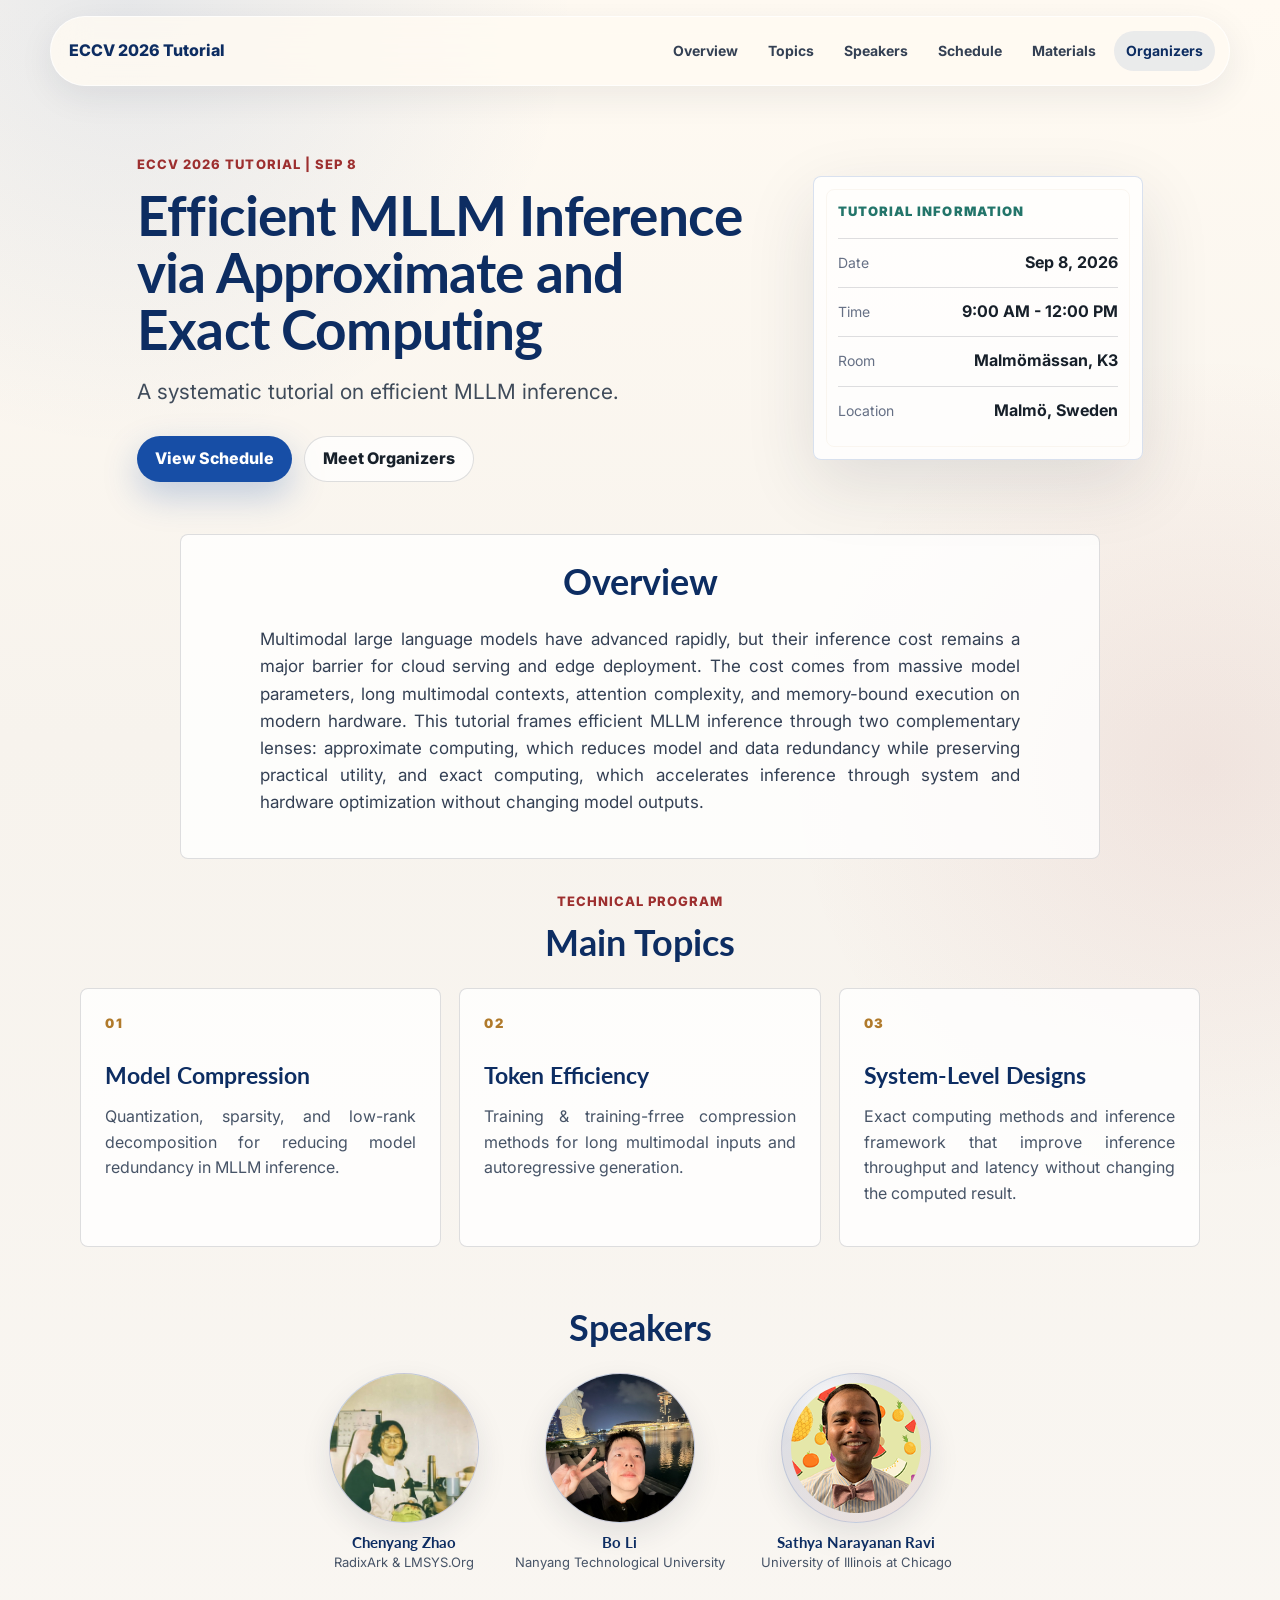
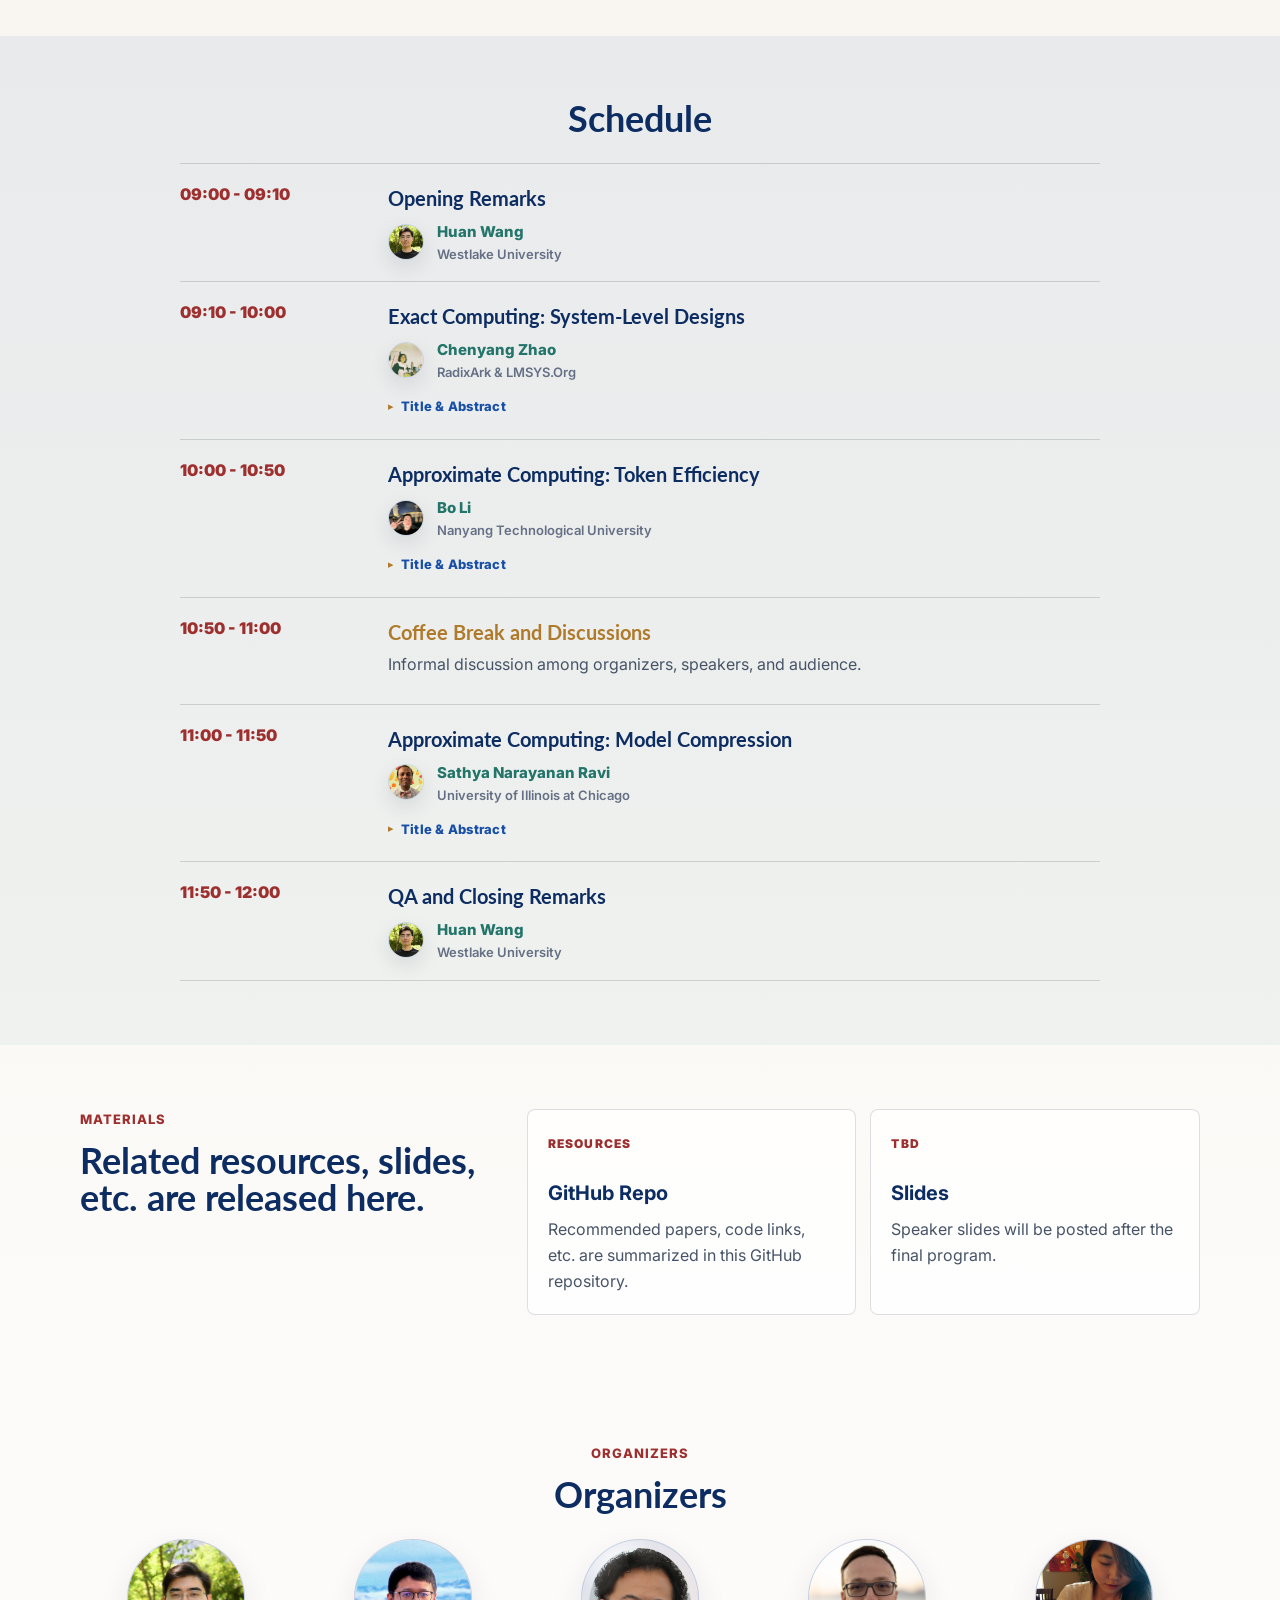
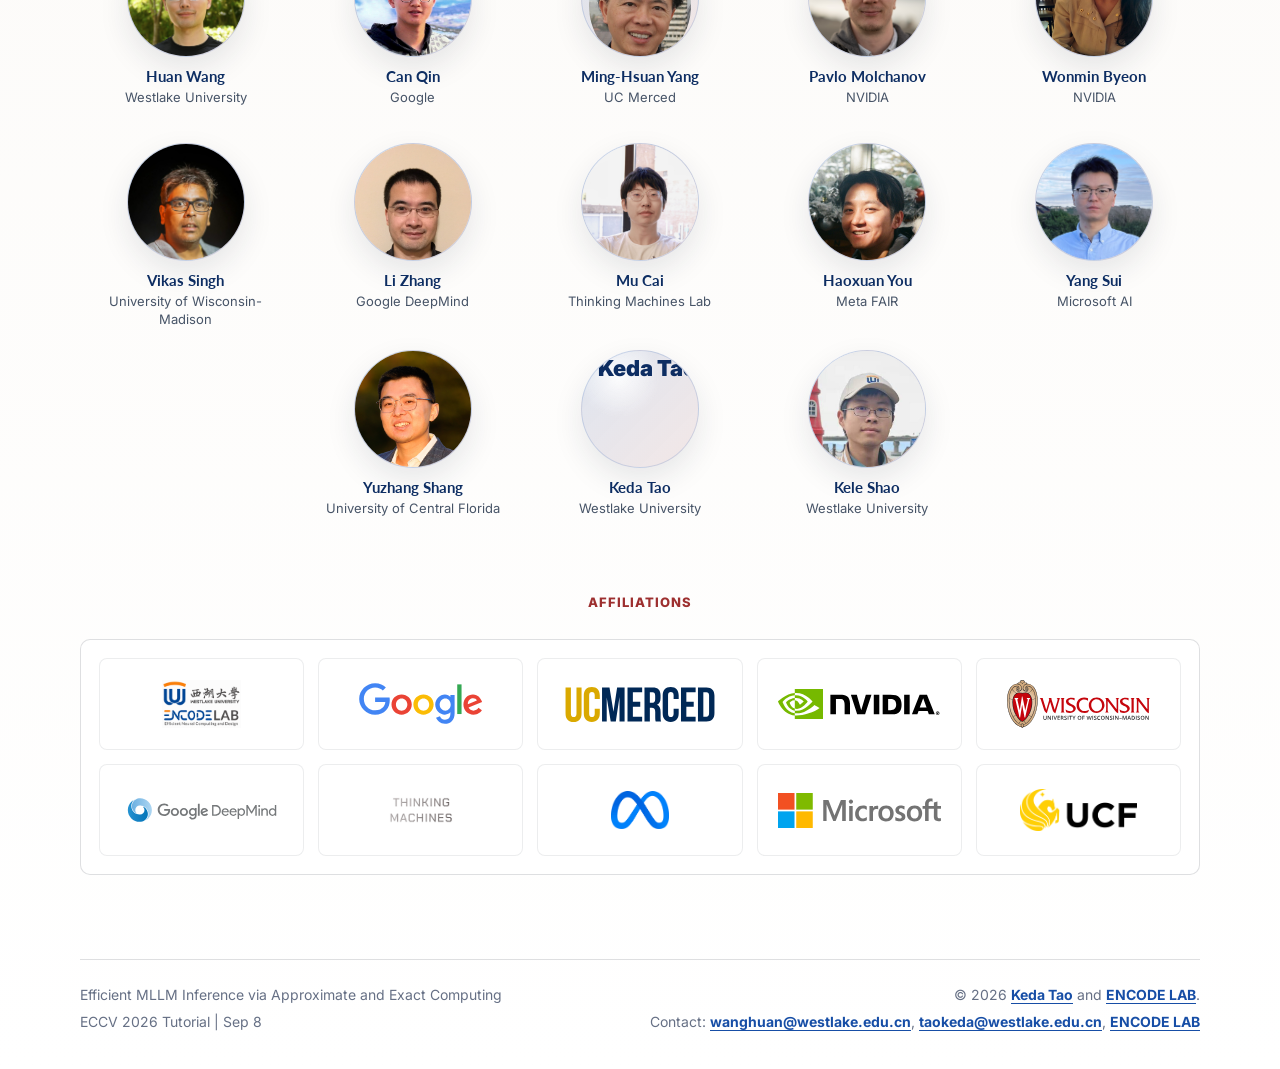
==== commit 00964f1c: "Update" ====
--- a/index.html
+++ b/index.html
@@ -206,11 +206,11 @@
           </div>
           <div class="fact-row">
             <span>Time</span>
-            <strong>Morning Session</strong>
+            <strong>9:00 AM - 12:00 PM</strong>
           </div>
           <div class="fact-row">
             <span>Room</span>
-            <strong>TBD</strong>
+            <strong>Malmömässan, K3</strong>
           </div>
           <div class="fact-row">
             <span>Location</span>
@@ -278,25 +278,20 @@
       </div>
       <div class="organizer-grid"
         style="display: flex; justify-content: center; align-items: stretch; flex-wrap: wrap; gap: 24px;">
+        <a class="organizer-card" href="https://zhaochenyang20.github.io/Chayenne/" aria-label="Chenyang Zhao">
+          <div class="avatar"><img src="assets/bio/chenyang.jpg" alt="Chenyang Zhao" /></div>
+          <h3>Chenyang Zhao</h3>
+          <p>RadixArk & LMSYS.Org</p>
+        </a>
+        <a class="organizer-card" href="https://www.brianboli.com/inside/" aria-label="Bo Li homepage">
+          <div class="avatar"><img src="assets/bio/boli.webp" alt="Bo Li" /></div>
+          <h3>Bo Li</h3>
+          <p>Nanyang Technological University</p>
+        </a>
         <a class="organizer-card" href="https://sathya-uic.github.io/" aria-label="Sathya Narayanan Ravi homepage">
           <div class="avatar"><img src="assets/bio/sathya.jpg" alt="Sathya Narayanan Ravi" /></div>
           <h3>Sathya Narayanan Ravi</h3>
           <p>University of Illinois at Chicago</p>
-        </a>
-        <!-- <a class="organizer-card" href="https://huanwang.tech/" aria-label="Huan Wang homepage">
-            <div class="avatar"><img src="assets/bio/huanwang.jpg" alt="Huan Wang" /></div>
-            <h3>Huan Wang</h3>
-            <p>Westlake University</p>
-          </a> -->
-        <a class="organizer-card" href="https://www.brianboli.com/inside/" aria-label="Bo Li homepage">
-          <div class="avatar"><img src="assets/bio/boli.webp" alt="Bo Li" /></div>
-          <h3>Bo Li</h3>
-          <p>Nanyang Technological University</p>
-        </a>
-        <a class="organizer-card" href="https://zhaochenyang20.github.io/Chayenne/" aria-label="Chenyang Zhao">
-          <div class="avatar"><img src="assets/bio/chenyang.jpg" alt="Chenyang Zhao" /></div>
-          <h3>Chenyang Zhao</h3>
-          <p>RadixArk & LMSYS.Org</p>
         </a>
       </div>
     </section>
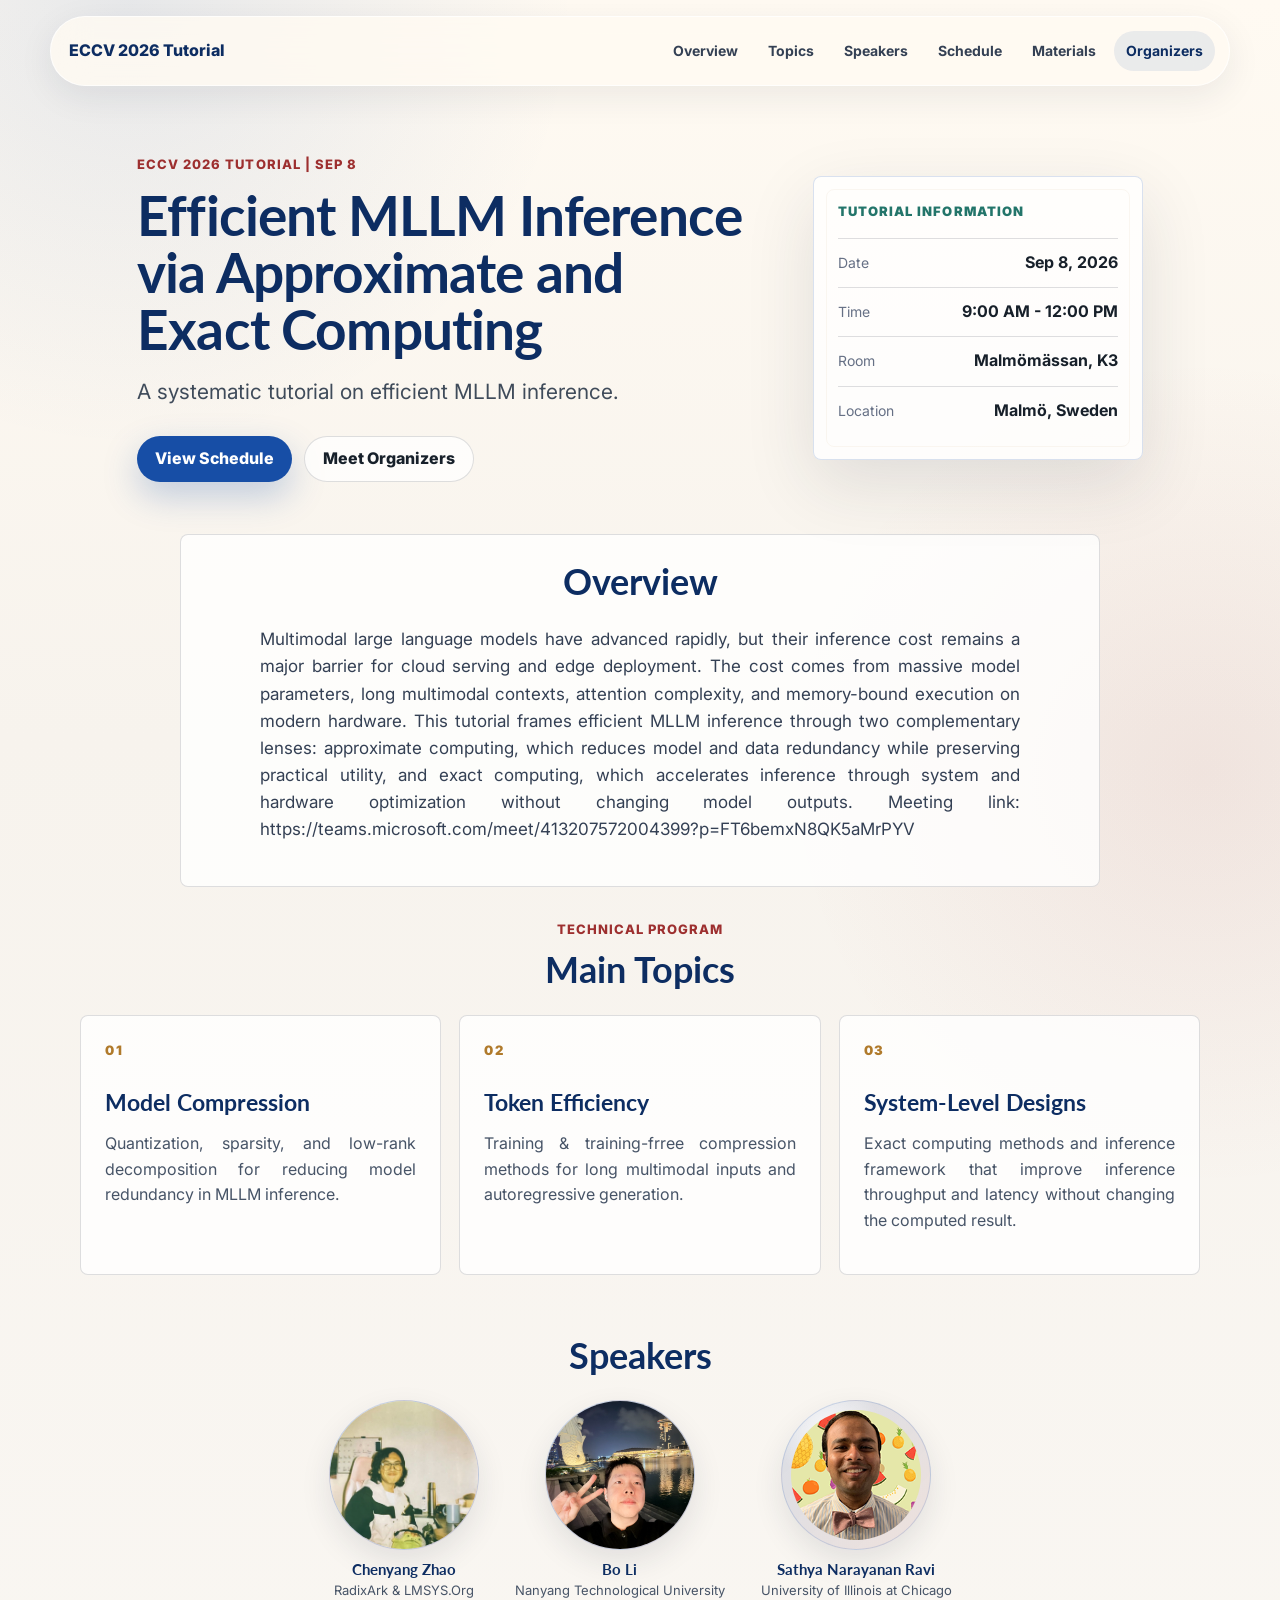
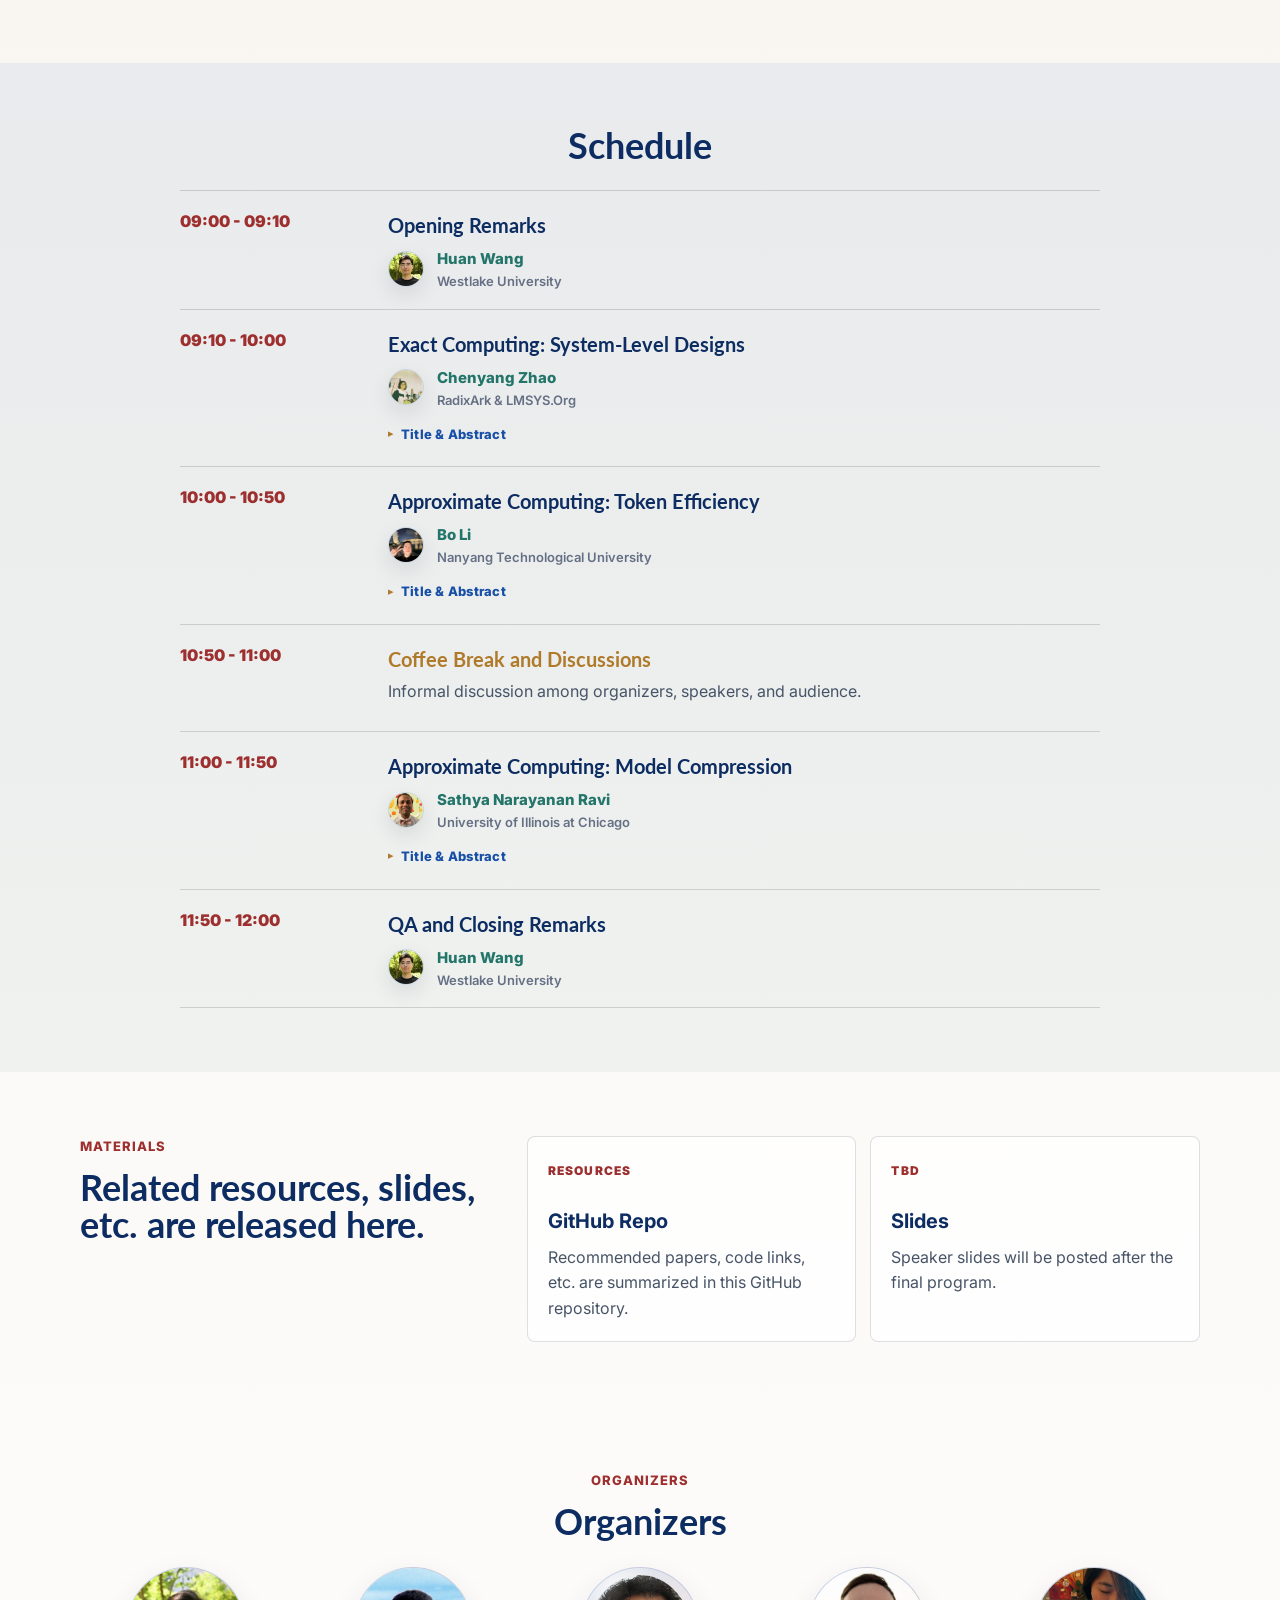
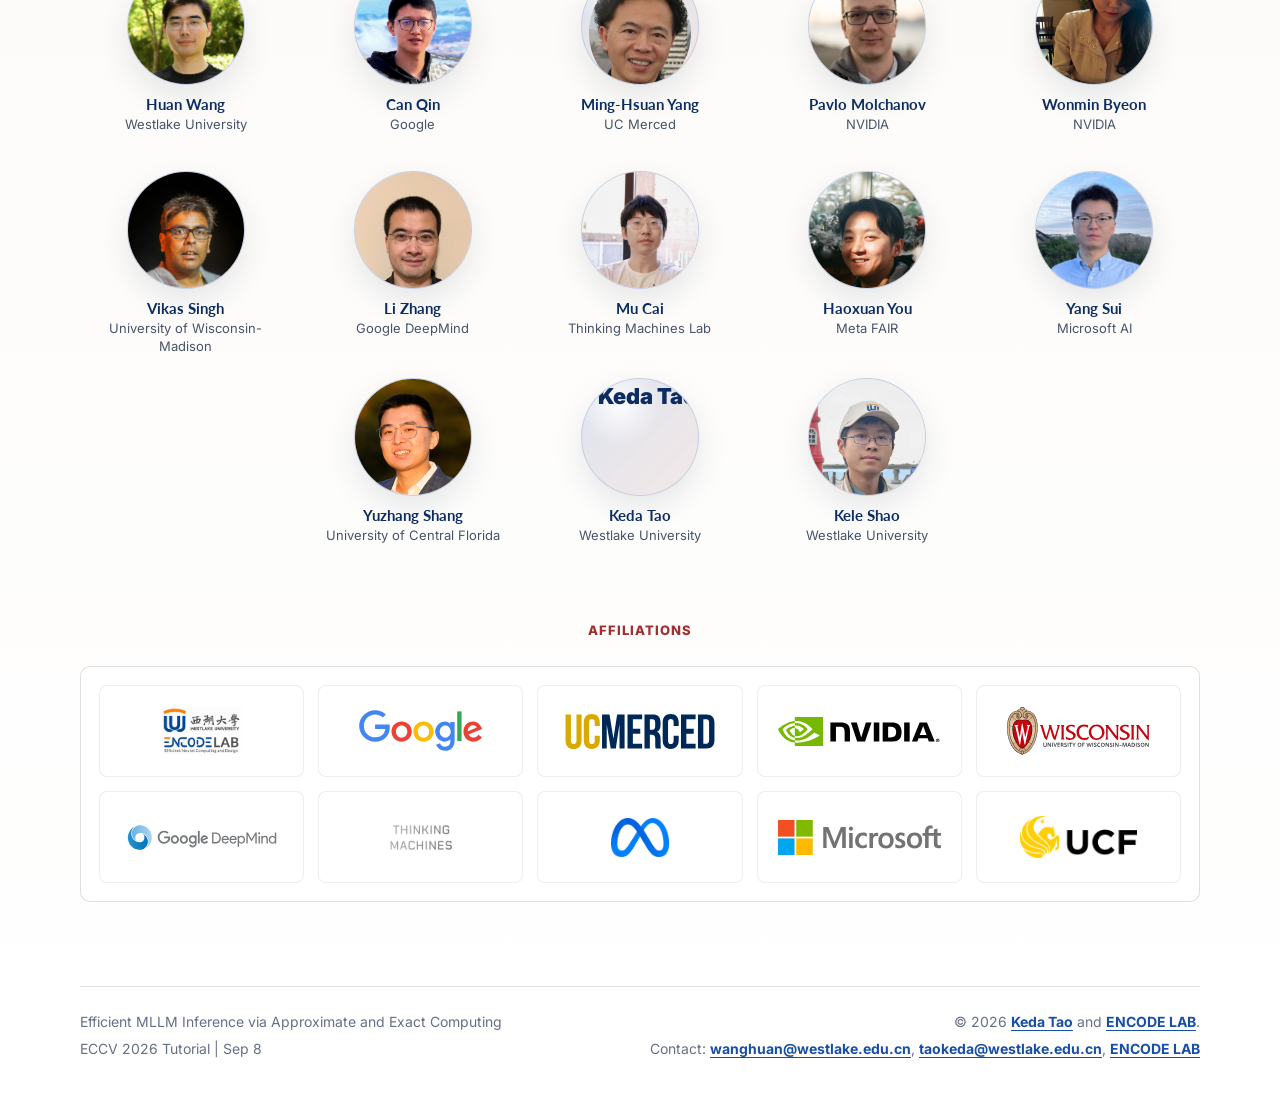
==== commit 53e0534c: "update meeting link" ====
--- a/index.html
+++ b/index.html
@@ -233,7 +233,7 @@
           This tutorial frames efficient MLLM inference through two complementary lenses:
           approximate computing, which reduces model and data redundancy while preserving
           practical utility, and exact computing, which accelerates inference through system and
-          hardware optimization without changing model outputs.
+          hardware optimization without changing model outputs. Meeting link: https://teams.microsoft.com/meet/413207572004399?p=FT6bemxN8QK5aMrPYV 
         </p>
       </div>
     </section>
@@ -373,9 +373,15 @@
             <details class="talk-details">
               <summary>Title &amp; Abstract</summary>
               <div class="talk-body">
-                <p class="talk-title">Building LLaVA-OneVision-2: From Codec-Aligned Visual Encoding to Long-Video
-                  Curriculum Learning</p>
-                <p class="talk-abstract">TBD</p>
+                <p class="talk-title">LLaVA-OneVision-2: Understanding the Visual World Across Space and Time</p>
+                <p class="talk-abstract">How should vision-language models understand a world that changes across space
+                  and time? Our work begins with OneVision-Encoder, a shared representation for images and video that
+                  uses codec signals to preserve visual changes within a limited token budget. LLaVA-OneVision-2 extends
+                  this idea through codec-stream tokenization, adapting visual token allocation as events unfold. OV-2
+                  is progressively trained from OV-1.5's image-pretrained foundation, extending its image understanding
+                  capabilities to long-video understanding and spatial grounding. This progression connects efficient
+                  visual representation with a training curriculum that builds temporal and spatial capabilities on an
+                  established image-language foundation.</p>
               </div>
             </details>
           </div>
@@ -402,23 +408,27 @@
             <details class="talk-details">
               <summary>Title &amp; Abstract</summary>
               <div class="talk-body">
-                <p class="talk-title">Numerical Optimization for Efficient MLLM Inference: Bridging Approximate and
-                  Exact Computing</p>
-                <p class="talk-abstract">Multimodal Large Language Models (MLLMs) deliver unprecedented capabilities but
-                  face severe deployment bottlenecks due to their massive memory footprints and computational demands.
-                  While standard efficiency techniques often rely on ad-hoc heuristics—such as naive magnitude pruning
-                  or nearest-integer rounding—these methods lack theoretical guarantees and frequently cause
-                  unpredictable degradation in complex reasoning tasks. This tutorial discusses the paradigm by
-                  reframing model compression, specifically sparsification and quantization, as rigorous, constrained
-                  numerical optimization problems. By mapping discrete, NP-hard combinatorial challenges into continuous
-                  spaces, we can systematically trade computational exactness for hardware efficiency. The session will
-                  cover convex relaxations for structured sparsity (e.g., group $\ell_1$-norm penalties), continuous
-                  optimization formulations for local Post-Training Quantization (PTQ) reconstruction, and the mechanics
-                  of handling non-smooth step functions in Quantization-Aware Training (QAT) via surrogate gradients and
-                  ADMM. Furthermore, the tutorial will explore how embedding exact optimization problems directly into
-                  the network architecture via implicit layers allows highly compressed, low-precision models to
-                  maintain rigorous mathematical bounds. Attendees will leave equipped with a principled mathematical
-                  toolkit to optimize MLLM inference without sacrificing representational capacity or reliability.</p>
+                <p class="talk-title">The Trinity of MLLM Compression — Advanced PTQ, Pruning, and Context Compression
+                </p>
+                <p class="talk-abstract">Deploying massive Multimodal Large Language Models (MLLMs) is fundamentally
+                  restricted by memory bandwidth and compute bottlenecks during inference. In this tutorial, we will
+                  discuss these constraints by detailing a synergistic framework of approximate model compression across
+                  three distinct axes:
+
+                  (1) The Precision Axis (Quantization): Alleviates memory bandwidth limits by
+                  compressing weights and KV
+                  caches into lower bit-widths using methods like AWQ, GPTQ, and TurboQuant.
+
+                  (2) The Structural Axis (Pruning): Lowers the required arithmetic workload (FLOPs) per token by
+                  permanently removing redundant parameters via Taylor-based Vision Transformer pruning and rank
+                  constrained pruning.
+
+                  (3) The Data Axis (Token Merging): Addresses on the $\mathcal{O}(N^2)$ compute
+                  bottleneck of long visual
+                  contexts by dynamically fusing redundant tokens to shrink input sequence length without retraining.
+
+                  Combining these techniques, we can execute 70B+ parameter MLLMs efficiently while maintaining visual
+                  reasoning capabilities as desired.</p>
               </div>
             </details>
           </div>
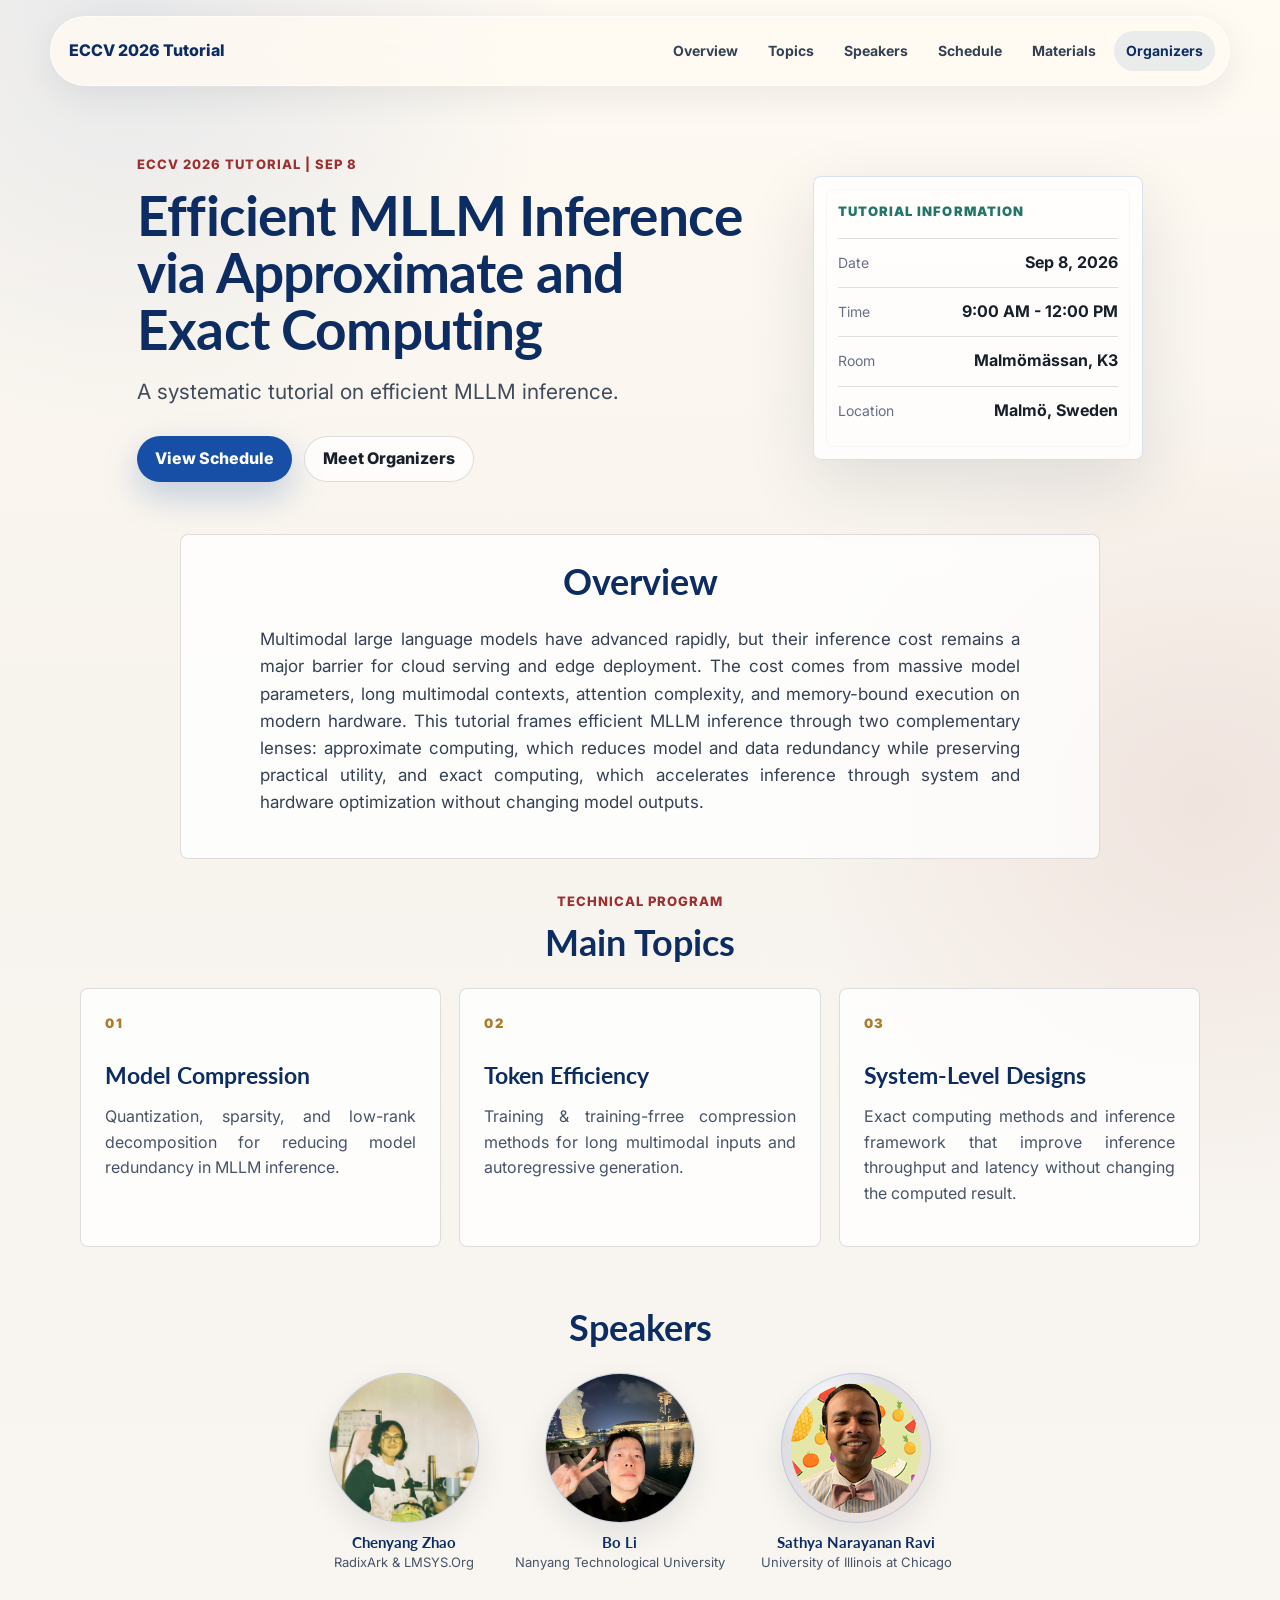
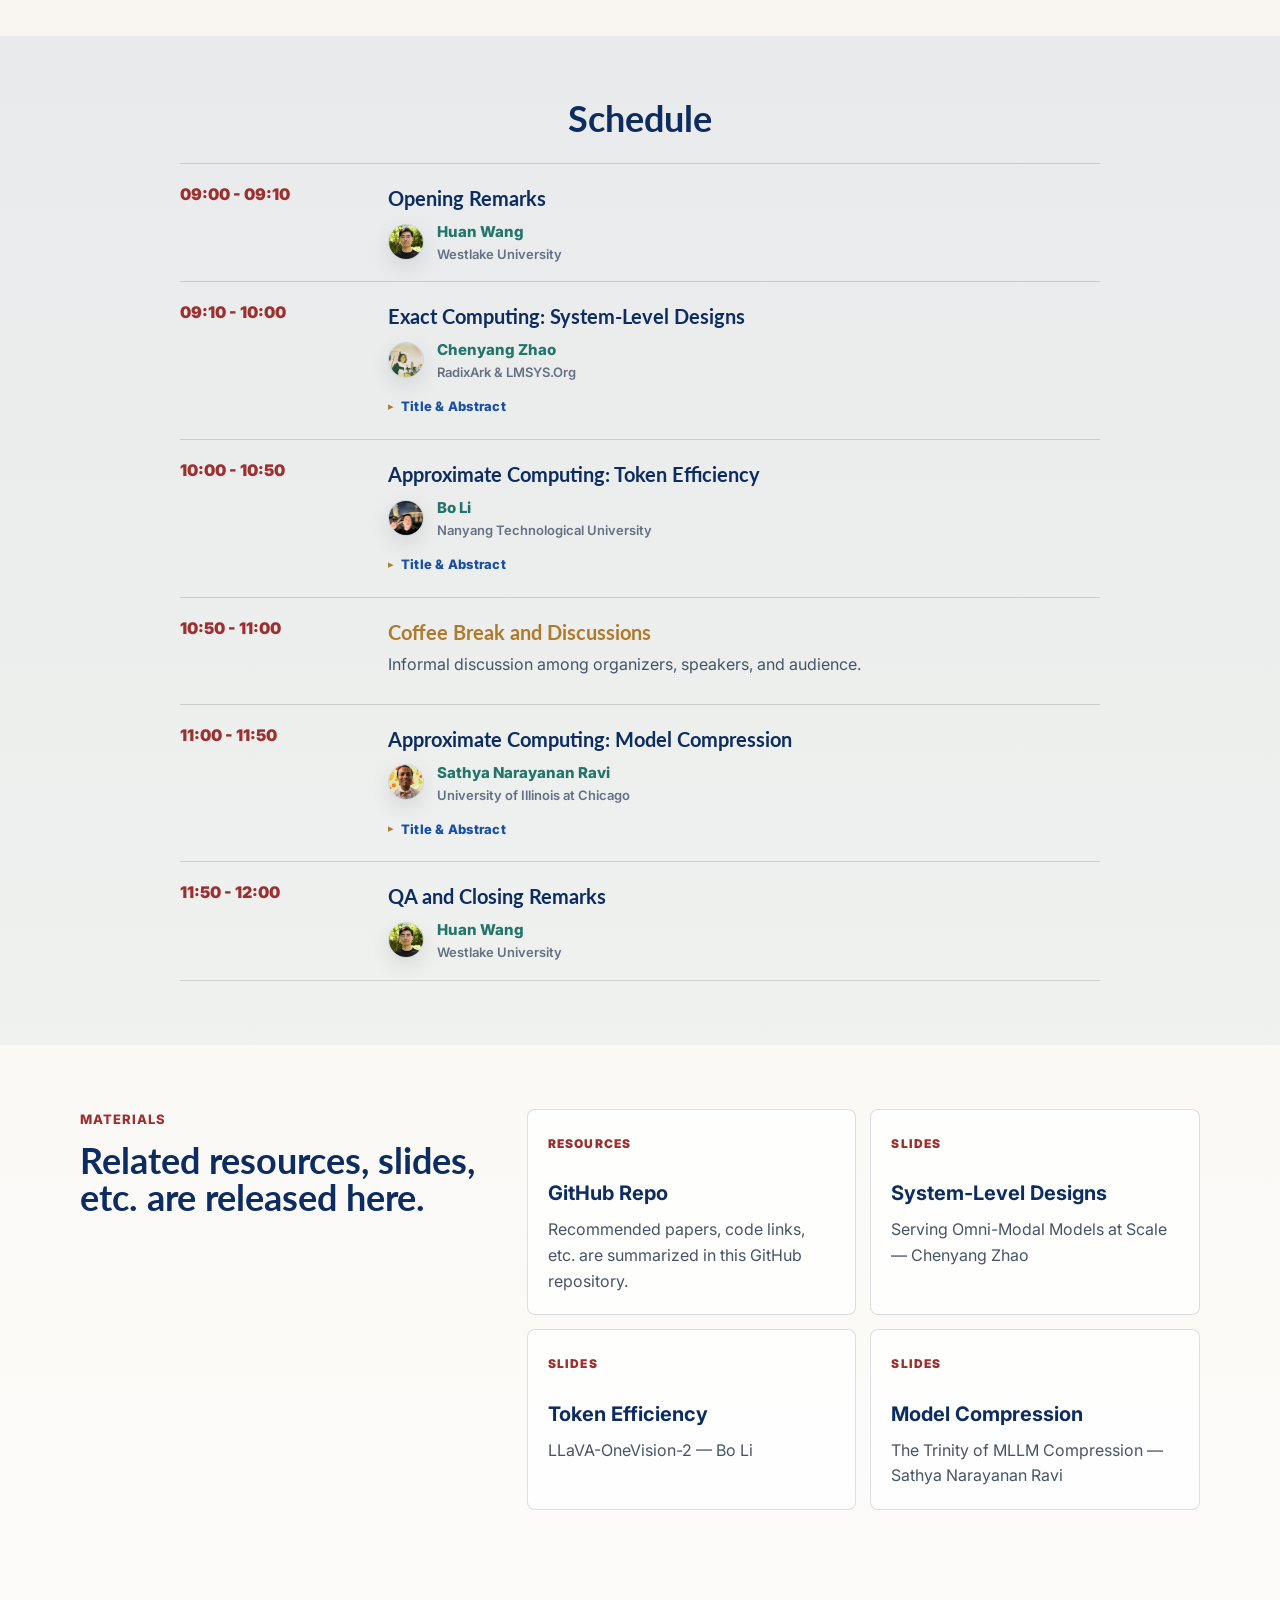
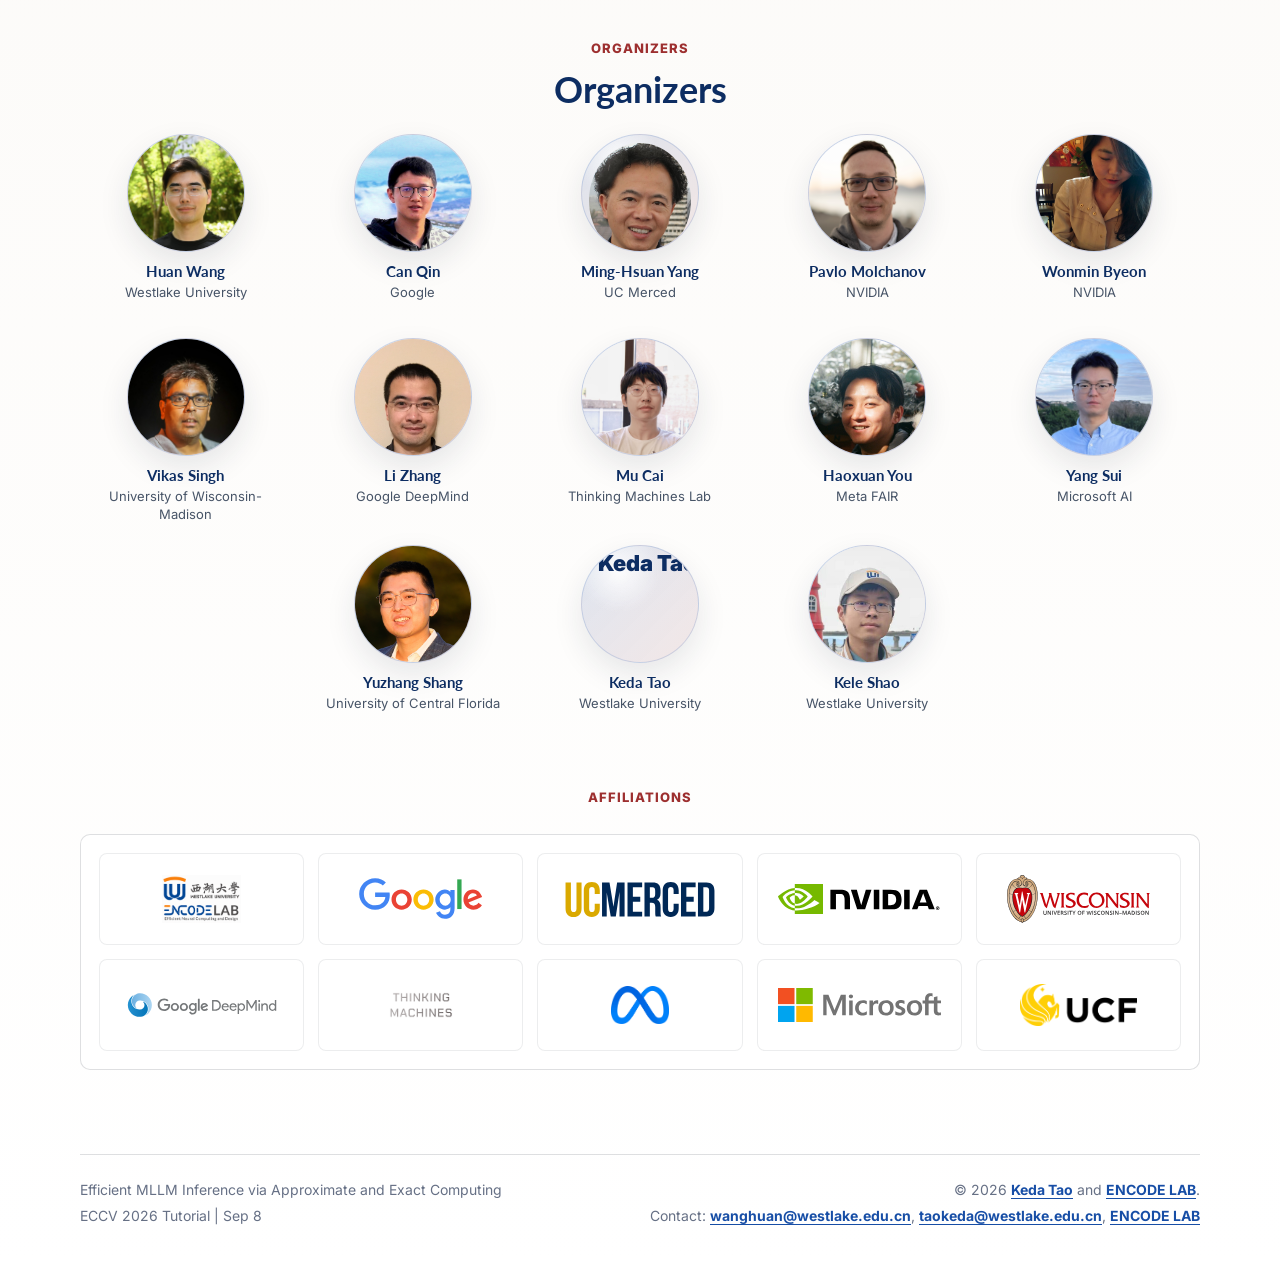
==== commit 1e759692: "Link tutorial slides on website" ====
--- a/index.html
+++ b/index.html
@@ -233,7 +233,7 @@
           This tutorial frames efficient MLLM inference through two complementary lenses:
           approximate computing, which reduces model and data redundancy while preserving
           practical utility, and exact computing, which accelerates inference through system and
-          hardware optimization without changing model outputs. Meeting link: https://teams.microsoft.com/meet/413207572004399?p=FT6bemxN8QK5aMrPYV 
+          hardware optimization without changing model outputs.
         </p>
       </div>
     </section>
@@ -462,11 +462,22 @@
           <strong>GitHub Repo</strong>
           <p>Recommended papers, code links, etc. are summarized in this GitHub repository.</p>
         </a>
-        <div class="material-card">
-          <span>TBD</span>
-          <strong>Slides</strong>
-          <p>Speaker slides will be posted after the final program.</p>
-        </div>
+        <a class="material-card" href="materials/SGLang%20Omni.pptx.pdf" target="_blank" rel="noopener">
+          <span>Slides</span>
+          <strong>System-Level Designs</strong>
+          <p>Serving Omni-Modal Models at Scale — Chenyang Zhao</p>
+        </a>
+        <a class="material-card" href="materials/llava-ov.pdf" target="_blank" rel="noopener">
+          <span>Slides</span>
+          <strong>Token Efficiency</strong>
+          <p>LLaVA-OneVision-2 — Bo Li</p>
+        </a>
+        <a class="material-card" href="materials/sathya-trinity-model-compression-eccv-2026-tutorial.pdf"
+          target="_blank" rel="noopener">
+          <span>Slides</span>
+          <strong>Model Compression</strong>
+          <p>The Trinity of MLLM Compression — Sathya Narayanan Ravi</p>
+        </a>
         <!-- <div class="material-card">
             <span>TBD</span>
             <strong>Reading List</strong>
@@ -613,4 +624,4 @@
   <script src="script.js"></script>
 </body>
 
-</html>+</html>
